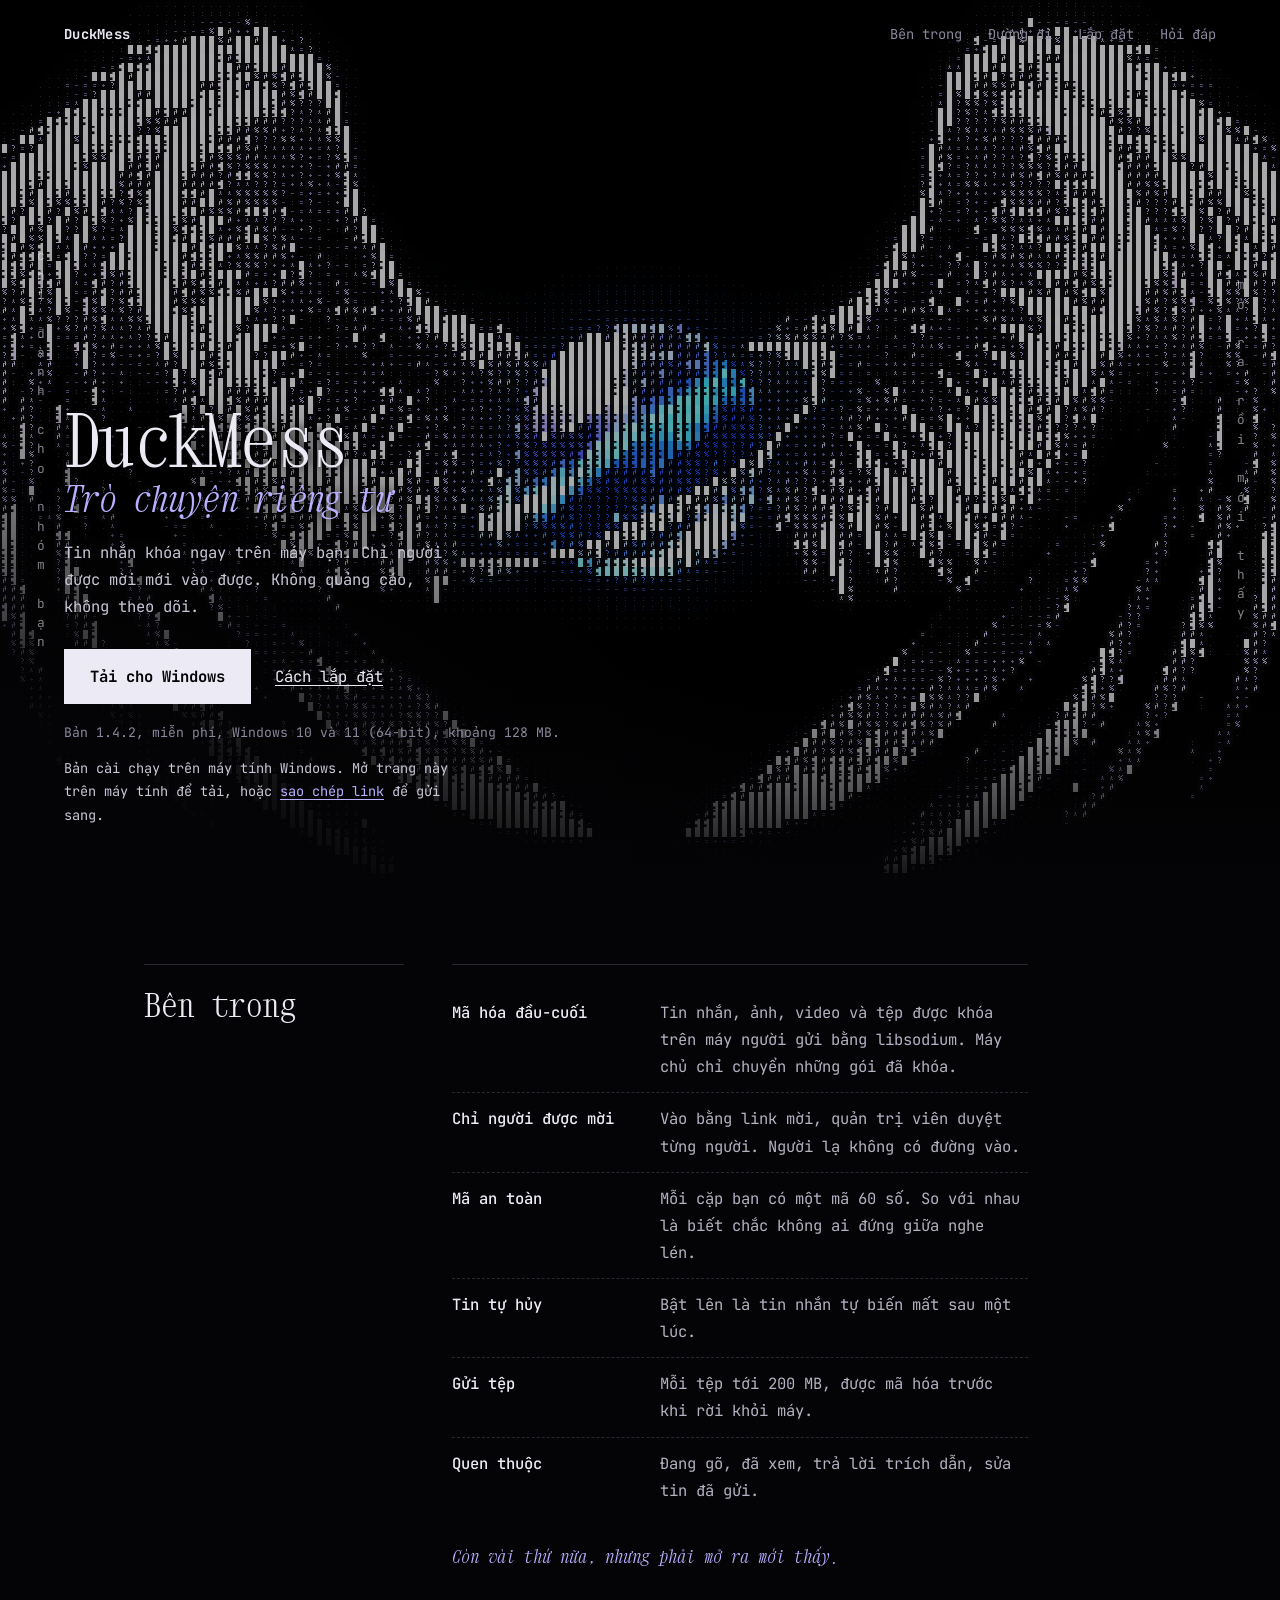
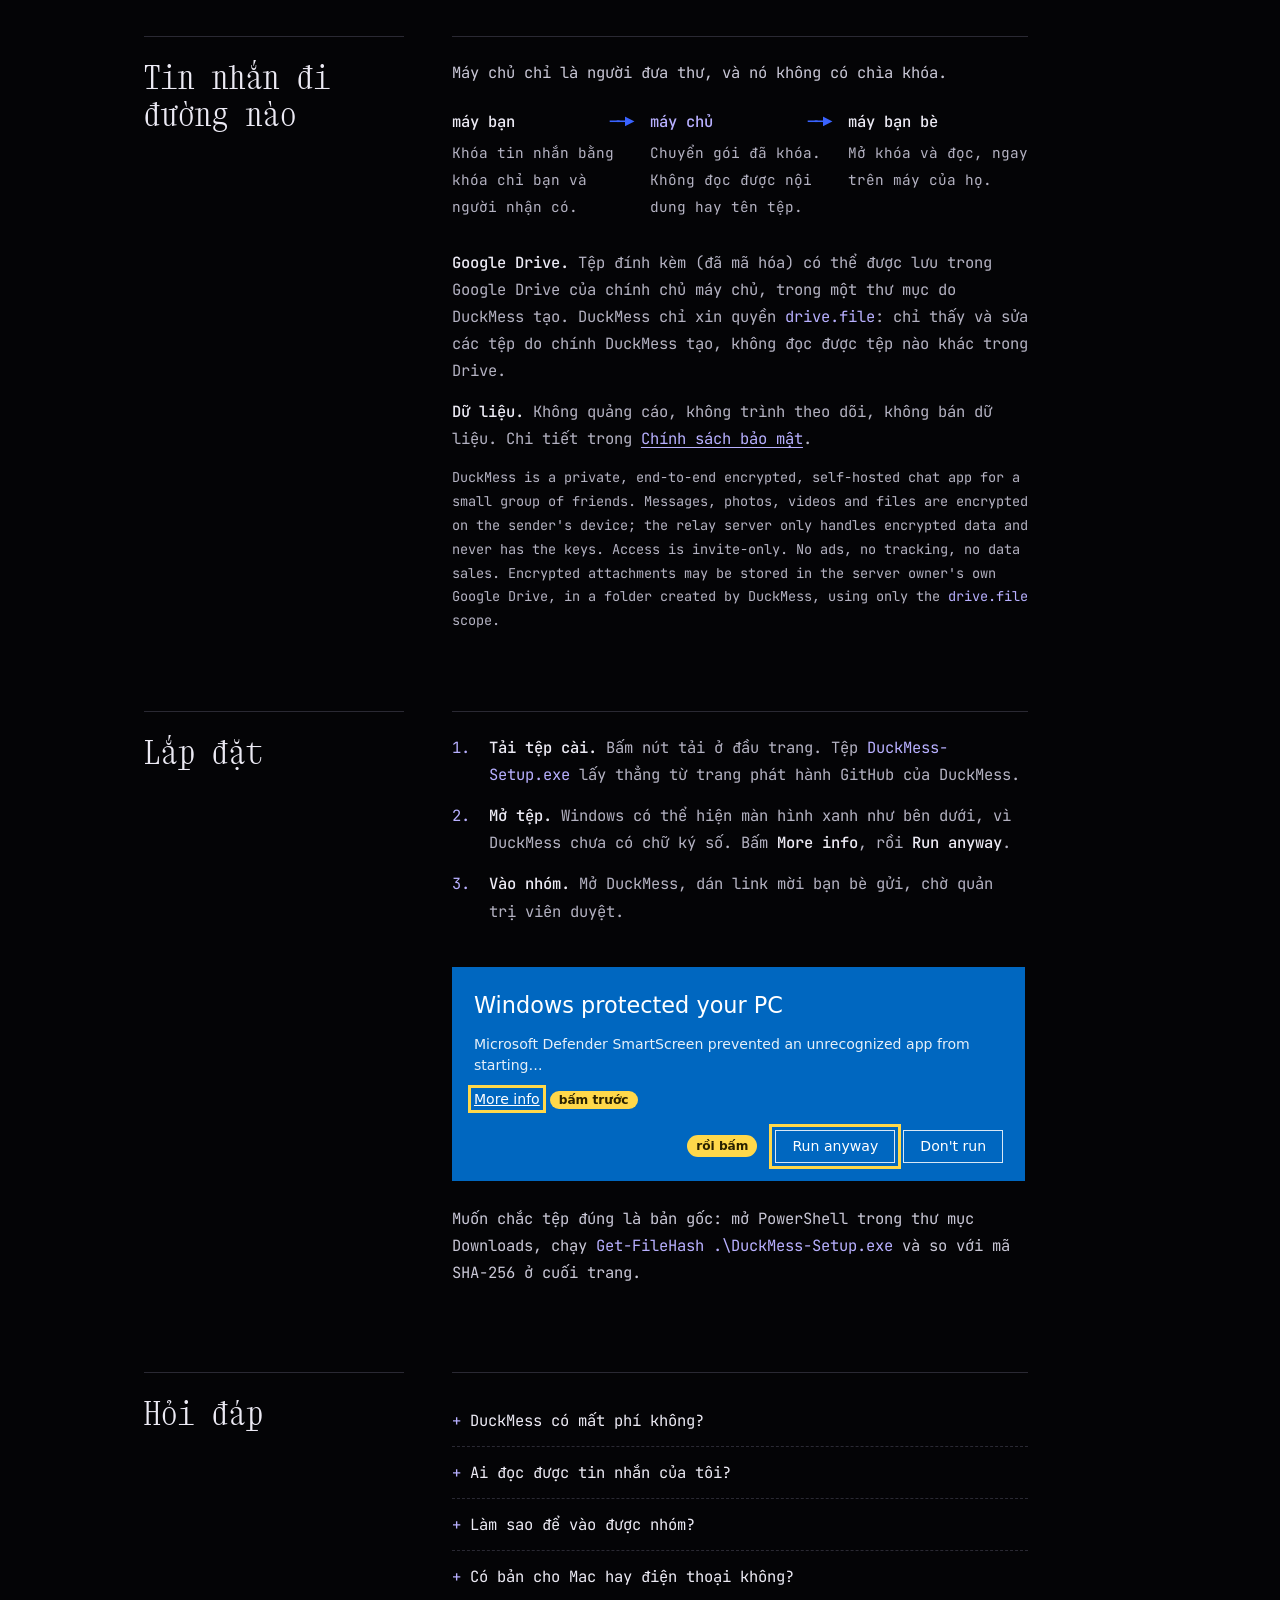
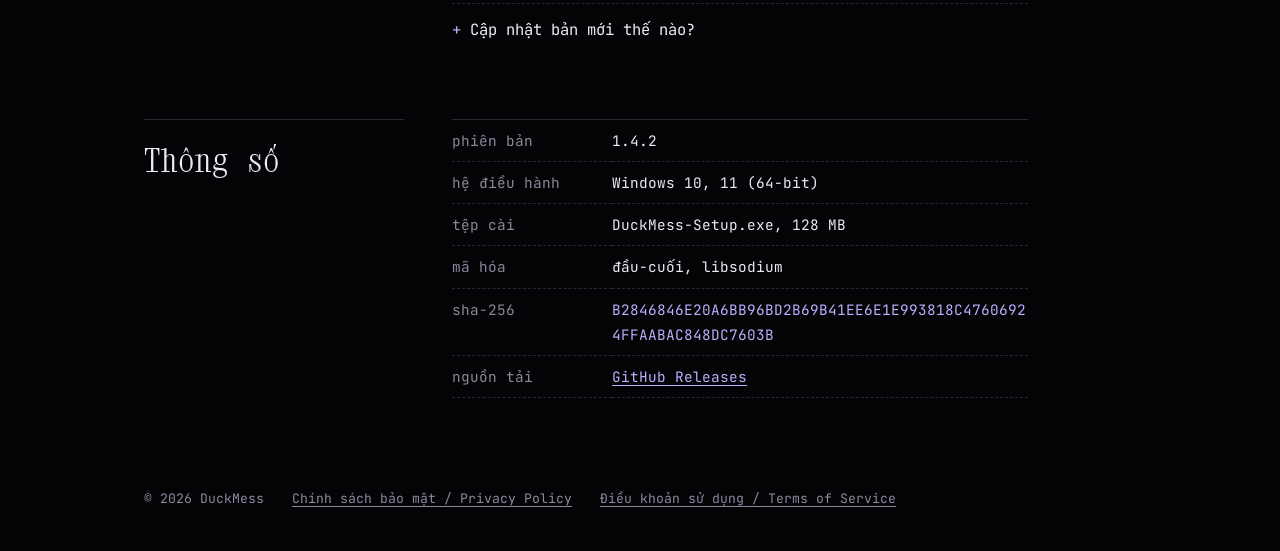
==== index.html @ 0376db63 "Sửa lỗi ASCII phóng to rồi đen màn hình: đo khung bọc thay vì canvas, gắn số phiên bản cho CSS/JS Kh" ====
<!doctype html>
<html lang="vi">
  <head>
    <meta charset="utf-8" />
    <meta name="viewport" content="width=device-width, initial-scale=1" />
    <title>DuckMess — Trò chuyện riêng tư</title>
    <meta
      name="description"
      content="DuckMess: ứng dụng chat riêng tư, mã hóa đầu-cuối, chỉ người được mời mới vào được. Tải miễn phí cho Windows."
    />
    <meta name="theme-color" content="#040406" />
    <meta
      property="og:title"
      content="DuckMess — Trò chuyện riêng tư"
    />
    <meta
      property="og:description"
      content="Mã hóa đầu-cuối, chỉ người được mời, không quảng cáo. Tải miễn phí cho Windows."
    />
    <meta
      property="og:image"
      content="https://duckmess.thienphuc.tech/assets/og.jpg"
    />
    <meta property="og:url" content="https://duckmess.thienphuc.tech/" />
    <meta name="twitter:card" content="summary_large_image" />
    <link rel="icon" href="favicon.png" />
    <link rel="apple-touch-icon" href="apple-touch-icon.png" />
    <link rel="preconnect" href="https://fonts.googleapis.com" />
    <link rel="preconnect" href="https://fonts.gstatic.com" crossorigin />
    <link
      rel="stylesheet"
      href="https://fonts.googleapis.com/css2?family=JetBrains+Mono:wght@400;500;700&family=Xanh+Mono:ital@0;1&display=swap"
    />
    <link rel="preload" as="image" href="assets/canh.webp" />
    <link rel="stylesheet" href="home.css?v=6" />
  </head>
  <body>
    <section class="hero">
      <div class="ascii" aria-hidden="true"><canvas></canvas></div>

      <header class="top">
        <a class="brand" href="./">DuckMess</a>
        <nav aria-label="Mục lục">
          <a href="#ben-trong">Bên trong</a>
          <a href="#duong-di">Đường đi</a>
          <a href="#lap-dat">Lắp đặt</a>
          <a href="#hoi-dap">Hỏi đáp</a>
        </nav>
      </header>

      <p class="side side-l" aria-hidden="true">chỉ dành cho nhóm bạn</p>
      <p class="side side-r" aria-hidden="true">mở ra rồi mới thấy</p>

      <div class="hero-copy">
        <h1>DuckMess<span>Trò chuyện riêng tư</span></h1>
        <p class="lead">
          Tin nhắn khóa ngay trên máy bạn. Chỉ người được mời mới vào được.
          Không quảng cáo, không theo dõi.
        </p>
        <div class="actions">
          <a
            class="dl"
            href="https://github.com/ThienPhuc-2005/duckmess-trang/releases/latest/download/DuckMess-Setup.exe"
          >
            Tải cho Windows
          </a>
          <a class="quiet" href="#lap-dat">Cách lắp đặt</a>
        </div>
        <p class="fine">
          Bản 1.4.2, miễn phí, Windows 10 và 11 (64-bit), khoảng 128 MB.
        </p>
        <p class="not-windows" id="notWindows" hidden>
          Bản cài chạy trên máy tính Windows. Mở trang này trên máy tính để tải,
          hoặc
          <button type="button" id="copyLink">sao chép link</button> để gửi
          sang.
        </p>
      </div>
    </section>

    <main>
      <section class="block" id="ben-trong">
        <h2>Bên trong</h2>
        <dl class="spec">
          <div>
            <dt>Mã hóa đầu-cuối</dt>
            <dd>
              Tin nhắn, ảnh, video và tệp được khóa trên máy người gửi bằng
              libsodium. Máy chủ chỉ chuyển những gói đã khóa.
            </dd>
          </div>
          <div>
            <dt>Chỉ người được mời</dt>
            <dd>
              Vào bằng link mời, quản trị viên duyệt từng người. Người lạ không
              có đường vào.
            </dd>
          </div>
          <div>
            <dt>Mã an toàn</dt>
            <dd>
              Mỗi cặp bạn có một mã 60 số. So với nhau là biết chắc không ai
              đứng giữa nghe lén.
            </dd>
          </div>
          <div>
            <dt>Tin tự hủy</dt>
            <dd>Bật lên là tin nhắn tự biến mất sau một lúc.</dd>
          </div>
          <div>
            <dt>Gửi tệp</dt>
            <dd>Mỗi tệp tới 200 MB, được mã hóa trước khi rời khỏi máy.</dd>
          </div>
          <div>
            <dt>Quen thuộc</dt>
            <dd>Đang gõ, đã xem, trả lời trích dẫn, sửa tin đã gửi.</dd>
          </div>
        </dl>
        <p class="aside">Còn vài thứ nữa, nhưng phải mở ra mới thấy.</p>
      </section>

      <section class="block" id="duong-di">
        <h2>Tin nhắn đi đường nào</h2>
        <p class="intro">
          Máy chủ chỉ là người đưa thư, và nó không có chìa khóa.
        </p>
        <ol class="route">
          <li>
            <b>máy bạn</b
            ><span>Khóa tin nhắn bằng khóa chỉ bạn và người nhận có.</span>
          </li>
          <li>
            <b>máy chủ</b
            ><span
              >Chuyển gói đã khóa. Không đọc được nội dung hay tên tệp.</span
            >
          </li>
          <li>
            <b>máy bạn bè</b><span>Mở khóa và đọc, ngay trên máy của họ.</span>
          </li>
        </ol>
        <div class="notes">
          <p>
            <b>Google Drive.</b> Tệp đính kèm (đã mã hóa) có thể được lưu trong
            Google Drive của chính chủ máy chủ, trong một thư mục do DuckMess
            tạo. DuckMess chỉ xin quyền <code>drive.file</code>: chỉ thấy và sửa
            các tệp do chính DuckMess tạo, không đọc được tệp nào khác trong
            Drive.
          </p>
          <p>
            <b>Dữ liệu.</b> Không quảng cáo, không trình theo dõi, không bán dữ
            liệu. Chi tiết trong <a href="privacy.html">Chính sách bảo mật</a>.
          </p>
          <p lang="en" class="en">
            DuckMess is a private, end-to-end encrypted, self-hosted chat app
            for a small group of friends. Messages, photos, videos and files are
            encrypted on the sender's device; the relay server only handles
            encrypted data and never has the keys. Access is invite-only. No
            ads, no tracking, no data sales. Encrypted attachments may be stored
            in the server owner's own Google Drive, in a folder created by
            DuckMess, using only the
            <code>drive.file</code> scope.
          </p>
        </div>
      </section>

      <section class="block" id="lap-dat">
        <h2>Lắp đặt</h2>
        <ol class="steps">
          <li>
            <b>Tải tệp cài.</b> Bấm nút tải ở đầu trang. Tệp
            <code>DuckMess-Setup.exe</code> lấy thẳng từ trang phát hành GitHub
            của DuckMess.
          </li>
          <li>
            <b>Mở tệp.</b> Windows có thể hiện màn hình xanh như bên dưới, vì
            DuckMess chưa có chữ ký số. Bấm <b>More info</b>, rồi
            <b>Run anyway</b>.
          </li>
          <li>
            <b>Vào nhóm.</b> Mở DuckMess, dán link mời bạn bè gửi, chờ quản trị
            viên duyệt.
          </li>
        </ol>
        <div
          class="smartscreen"
          role="img"
          aria-label="Màn hình Windows protected your PC: bấm More info, sau đó bấm Run anyway"
        >
          <p class="ss-title">Windows protected your PC</p>
          <p class="ss-body">
            Microsoft Defender SmartScreen prevented an unrecognized app from
            starting…
          </p>
          <p>
            <span class="press">More info</span
            ><span class="tip">bấm trước</span>
          </p>
          <p class="ss-buttons">
            <span class="tip">rồi bấm</span
            ><span class="press btn">Run anyway</span
            ><span class="btn">Don't run</span>
          </p>
        </div>
        <p class="intro">
          Muốn chắc tệp đúng là bản gốc: mở PowerShell trong thư mục Downloads,
          chạy
          <code>Get-FileHash .\DuckMess-Setup.exe</code> và so với mã SHA-256 ở
          cuối trang.
        </p>
      </section>

      <section class="block" id="hoi-dap">
        <h2>Hỏi đáp</h2>
        <div class="faq">
          <details>
            <summary>DuckMess có mất phí không?</summary>
            <p>Không. Miễn phí, không quảng cáo, không gói trả phí.</p>
          </details>
          <details>
            <summary>Ai đọc được tin nhắn của tôi?</summary>
            <p>
              Chỉ những người trong cuộc trò chuyện. Máy chủ chuyển tiếp chỉ giữ
              dữ liệu đã mã hóa và không có khóa để mở.
            </p>
          </details>
          <details>
            <summary>Làm sao để vào được nhóm?</summary>
            <p>
              Bạn cần link mời từ một người đang dùng DuckMess. Dán link vào
              app, quản trị viên của nhóm sẽ duyệt.
            </p>
          </details>
          <details>
            <summary>Có bản cho Mac hay điện thoại không?</summary>
            <p>Hiện DuckMess có bản cài cho Windows 10 và 11 (64-bit).</p>
          </details>
          <details>
            <summary>Cập nhật bản mới thế nào?</summary>
            <p>
              Quay lại trang này, tải bản mới và cài đè lên. Các bản trước nằm ở
              <a
                href="https://github.com/ThienPhuc-2005/duckmess-trang/releases"
                >trang phát hành</a
              >.
            </p>
          </details>
        </div>
      </section>

      <section class="block" id="thong-so">
        <h2>Thông số</h2>
        <table class="readout">
          <tr>
            <th>phiên bản</th>
            <td>1.4.2</td>
          </tr>
          <tr>
            <th>hệ điều hành</th>
            <td>Windows 10, 11 (64-bit)</td>
          </tr>
          <tr>
            <th>tệp cài</th>
            <td>DuckMess-Setup.exe, 128 MB</td>
          </tr>
          <tr>
            <th>mã hóa</th>
            <td>đầu-cuối, libsodium</td>
          </tr>
          <tr>
            <th>sha-256</th>
            <td class="hash">
              B2846846E20A6BB96BD2B69B41EE6E1E993818C47606924FFAABAC848DC7603B
            </td>
          </tr>
          <tr>
            <th>nguồn tải</th>
            <td>
              <a
                href="https://github.com/ThienPhuc-2005/duckmess-trang/releases"
                >GitHub Releases</a
              >
            </td>
          </tr>
        </table>
      </section>
    </main>

    <footer class="foot">
      <span>© 2026 DuckMess</span>
      <a href="privacy.html">Chính sách bảo mật / Privacy Policy</a>
      <a href="terms.html">Điều khoản sử dụng / Terms of Service</a>
    </footer>

    <script src="ascii.js?v=6" defer></script>
    <script src="home.js?v=6" defer></script>
  </body>
</html>
---- home.css ----
/* Trang chủ DuckMess: đôi cánh ASCII ở đầu trang (ascii.js), phần dưới là một cột chữ yên tĩnh trên nền đen.
   Tiêu đề Xanh Mono, chữ thường JetBrains Mono. Lệch màu xanh lơ/hồng chỉ xuất hiện chỗ người xem tác động. */
:root {
  --void: #040406;
  --bone: #eceaf4;
  --lilac: #b8b0ff;
  --cobalt: #3a63ff;
  --dim: #8a889c;
  --rule: #2a2933;
  --gutter: clamp(16px, 5vw, 72px);
  color-scheme: dark;
}

* {
  box-sizing: border-box;
}
html {
  scroll-behavior: smooth;
}
body {
  margin: 0;
  background: var(--void);
  color: var(--bone);
  font:
    15.5px/1.75 "JetBrains Mono",
    ui-monospace,
    Consolas,
    monospace;
  -webkit-font-smoothing: antialiased;
  overflow-x: hidden;
}
a {
  color: var(--lilac);
  text-underline-offset: 3px;
}
a:focus-visible,
button:focus-visible,
summary:focus-visible {
  outline: 1px solid var(--lilac);
  outline-offset: 4px;
}
code {
  font: inherit;
  color: var(--lilac);
}
h1,
h2 {
  margin: 0;
  font-family: "Xanh Mono", "JetBrains Mono", monospace;
  font-weight: 400;
  text-wrap: balance;
}

/* ---------- Đầu trang: cánh ASCII phủ kín ---------- */
.hero {
  position: relative;
  min-height: 100vh;
  min-height: 100svh;
  overflow: hidden;
  isolation: isolate;
  /* chưa vẽ được ASCII (không WebGL2 / đang tải) thì thấy ảnh mờ */
  background: url("assets/canh.webp") center / cover var(--void);
}
.hero::before {
  content: "";
  position: absolute;
  inset: 0;
  z-index: -1;
  background: rgba(4, 4, 6, 0.55);
}
.hero.is-ascii {
  background: var(--void);
}
.ascii {
  position: absolute;
  inset: 0;
  z-index: -2;
  width: 100%;
  height: 100%;
}
.ascii canvas {
  display: block;
  width: 100%;
  height: 100%;
}
.hero::after {
  /* góc dưới trái tối lại để tiêu đề đọc rõ trên ký tự */
  content: "";
  position: absolute;
  inset: 0;
  z-index: -1;
  pointer-events: none;
  background:
    radial-gradient(
      85% 75% at 0% 100%,
      rgba(4, 4, 6, 0.94) 25%,
      rgba(4, 4, 6, 0) 75%
    ),
    linear-gradient(180deg, rgba(4, 4, 6, 0) 75%, var(--void));
}
.hero.is-ascii::before {
  display: none;
}

.top {
  position: absolute;
  inset: 0 0 auto;
  display: flex;
  justify-content: space-between;
  align-items: baseline;
  padding: 22px var(--gutter);
  font-size: 0.86rem;
}
.brand {
  color: var(--bone);
  text-decoration: none;
  font-weight: 700;
  letter-spacing: 0.02em;
}
.top nav {
  display: flex;
  gap: 26px;
}
.top nav a {
  color: var(--dim);
  text-decoration: none;
}
.top nav a:hover {
  color: var(--bone);
}

/* chữ dọc xếp chồng ở hai mép, như dải chữ trong ảnh mẫu */
.side {
  position: absolute;
  top: 50%;
  margin: 0;
  writing-mode: vertical-rl;
  text-orientation: upright;
  letter-spacing: 0.18em;
  font-size: 0.8rem;
  color: rgba(236, 234, 244, 0.55);
  transform: translateY(-50%);
  pointer-events: none;
}
.side-l {
  left: calc(var(--gutter) * 0.45);
}
.side-r {
  right: calc(var(--gutter) * 0.45);
}

.hero-copy {
  position: absolute;
  left: var(--gutter);
  right: var(--gutter);
  bottom: clamp(36px, 8vh, 80px);
  max-width: 1000px;
}
.hero h1 {
  font-size: clamp(2.5rem, 5.6vw, 5rem);
  line-height: 1;
  letter-spacing: -0.01em;
  text-shadow:
    0 0 28px var(--void),
    0 0 8px var(--void);
}
.hero h1 span {
  display: block;
  margin-top: 0.12em;
  font-style: italic;
  font-size: 0.5em;
  color: var(--lilac);
}
.lead {
  max-width: 44ch;
  margin: 22px 0 28px;
  color: #c9c7d6;
}
.actions {
  display: flex;
  flex-wrap: wrap;
  align-items: center;
  gap: 24px;
}
.dl {
  padding: 14px 26px;
  background: var(--bone);
  color: var(--void);
  text-decoration: none;
  font-weight: 700;
  transition:
    background 0.15s,
    text-shadow 0.15s;
}
.dl:hover {
  background: #fff;
  text-shadow:
    -2px 0 rgba(68, 240, 255, 0.85),
    2px 0 rgba(255, 79, 216, 0.85);
}
.dl:active {
  transform: translateY(1px);
}
.quiet {
  color: var(--bone);
}
.fine {
  margin: 18px 0 0;
  color: var(--dim);
  font-size: 0.82rem;
}
.not-windows {
  margin: 12px 0 0;
  max-width: 48ch;
  color: #c9c7d6;
  font-size: 0.85rem;
}
.not-windows button {
  padding: 0;
  border: 0;
  background: none;
  color: var(--lilac);
  font: inherit;
  text-decoration: underline;
  text-underline-offset: 3px;
  cursor: pointer;
}

/* ---------- Phần dưới: một cột chữ ---------- */
.block {
  display: grid;
  grid-template-columns: minmax(170px, 0.38fr) minmax(0, 1fr);
  column-gap: 48px;
  max-width: 1120px;
  margin: 0 auto;
  padding: 64px var(--gutter) 0;
}
.block > h2 {
  grid-row: 1 / span 6;
  padding-top: 22px;
  font-size: clamp(1.7rem, 2.6vw, 2.3rem);
  line-height: 1.1;
  border-top: 1px solid var(--rule);
}
.block > :not(h2) {
  grid-column: 2;
  max-width: 64ch;
}
.block > :nth-child(2) {
  padding-top: 22px;
  border-top: 1px solid var(--rule);
}
.intro {
  margin: 0 0 22px;
  color: #c9c7d6;
}
.spec {
  margin: 0;
}
.spec > div {
  display: grid;
  grid-template-columns: 12rem 1fr;
  gap: 16px;
  padding: 12px 0;
}
.spec > div + div {
  border-top: 1px dashed var(--rule);
}
.spec dt {
  color: var(--bone);
  font-weight: 500;
}
.spec dd {
  margin: 0;
  color: #b4b2c2;
}
.aside {
  margin: 24px 0 0;
  font-family: "Xanh Mono", monospace;
  font-style: italic;
  font-size: 1.15rem;
  color: var(--lilac);
}

.route {
  display: grid;
  grid-template-columns: repeat(3, 1fr);
  gap: 18px;
  margin: 0 0 28px;
  padding: 0;
  list-style: none;
}
.route li {
  position: relative;
}
.route li + li::before {
  /* mũi tên nối hai trạm */
  content: "──▶";
  position: absolute;
  left: -2.6em;
  top: 0;
  color: var(--cobalt);
  letter-spacing: -0.1em;
}
.route b {
  display: block;
  margin-bottom: 4px;
  font-weight: 500;
}
.route li:nth-child(2) b {
  color: var(--lilac);
}
.route span {
  color: #b4b2c2;
  font-size: 0.9rem;
}
.notes p {
  margin: 0 0 14px;
  color: #b4b2c2;
}
.notes b {
  color: var(--bone);
  font-weight: 500;
}
.en {
  color: var(--dim);
  font-size: 0.85rem;
}

.steps {
  margin: 0 0 28px;
  padding: 0;
  list-style: none;
  counter-reset: buoc;
}
.steps li {
  position: relative;
  padding: 0 0 14px 2.4em;
  color: #b4b2c2;
  counter-increment: buoc;
}
.steps li::before {
  content: counter(buoc) ".";
  position: absolute;
  left: 0;
  color: var(--lilac);
}
.steps b {
  color: var(--bone);
  font-weight: 500;
}
.smartscreen {
  max-width: 500px;
  margin: 0 0 24px;
  padding: 22px 22px 18px;
  background: #0067c0;
  color: #fff;
  font:
    0.88rem/1.5 "Segoe UI",
    system-ui,
    sans-serif;
}
.smartscreen p {
  margin: 0 0 12px;
}
.ss-title {
  font-size: 1.4rem;
  font-weight: 300;
}
.ss-body {
  opacity: 0.9;
}
.ss-buttons {
  display: flex;
  justify-content: flex-end;
  align-items: center;
  gap: 8px;
  margin: 20px 0 0 !important;
}
.btn {
  padding: 5px 16px;
  border: 1px solid rgba(255, 255, 255, 0.85);
}
.press {
  outline: 3px solid #ffd84a;
  outline-offset: 3px;
  text-decoration: underline;
}
.btn.press {
  text-decoration: none;
}
.tip {
  margin: 0 10px;
  padding: 2px 9px;
  border-radius: 999px;
  background: #ffd84a;
  color: #2a2100;
  font-weight: 600;
  font-size: 0.76rem;
}

.faq details + details {
  border-top: 1px dashed var(--rule);
}
.faq summary {
  padding: 12px 0;
  cursor: pointer;
  list-style: none;
}
.faq summary::-webkit-details-marker {
  display: none;
}
.faq summary::before {
  content: "+ ";
  color: var(--lilac);
}
.faq details[open] summary::before {
  content: "− ";
}
.faq details p {
  margin: 0 0 16px 1.2em;
  color: #b4b2c2;
}

.readout {
  width: 100%;
  border-collapse: collapse;
  font-size: 0.9rem;
}
.readout th,
.readout td {
  padding: 8px 0;
  text-align: left;
  vertical-align: top;
  border-bottom: 1px dashed var(--rule);
}
.readout th {
  width: 10rem;
  color: var(--dim);
  font-weight: 400;
}
.readout .hash {
  word-break: break-all;
  color: var(--lilac);
}

.foot {
  display: flex;
  flex-wrap: wrap;
  gap: 8px 28px;
  max-width: 1120px;
  margin: 0 auto;
  padding: 90px var(--gutter) 40px;
  color: var(--dim);
  font-size: 0.82rem;
}
.foot a {
  color: var(--dim);
}
.foot a:hover {
  color: var(--bone);
}

/* ---------- Màn hình hẹp ---------- */
@media (max-width: 860px) {
  .top nav {
    display: none;
  }
  .side {
    display: none;
  }
  /* điện thoại: ký tự ở nửa trên, nửa dưới tối hẳn cho chữ */
  .ascii {
    top: 6%;
    height: 56%;
  }
  .hero::after {
    background: linear-gradient(
      180deg,
      rgba(4, 4, 6, 0) 38%,
      rgba(4, 4, 6, 0.9) 55%,
      var(--void) 75%
    );
  }
  .block {
    grid-template-columns: 1fr;
    padding-top: 52px;
  }
  .block > h2,
  .block > :not(h2) {
    grid-column: 1;
    grid-row: auto;
  }
  .block > :nth-child(2) {
    border-top: 0;
    padding-top: 12px;
  }
  .route {
    grid-template-columns: 1fr;
  }
  .route li + li::before {
    content: "│";
    left: 0.2em;
    top: -1.6em;
  }
}
@media (max-width: 560px) {
  .spec > div {
    grid-template-columns: 1fr;
    gap: 0;
  }
  .dl {
    flex: 1 1 100%;
    text-align: center;
  }
  .readout th {
    width: 7.5rem;
  }
}
@media (prefers-reduced-motion: reduce) {
  html {
    scroll-behavior: auto;
  }
}
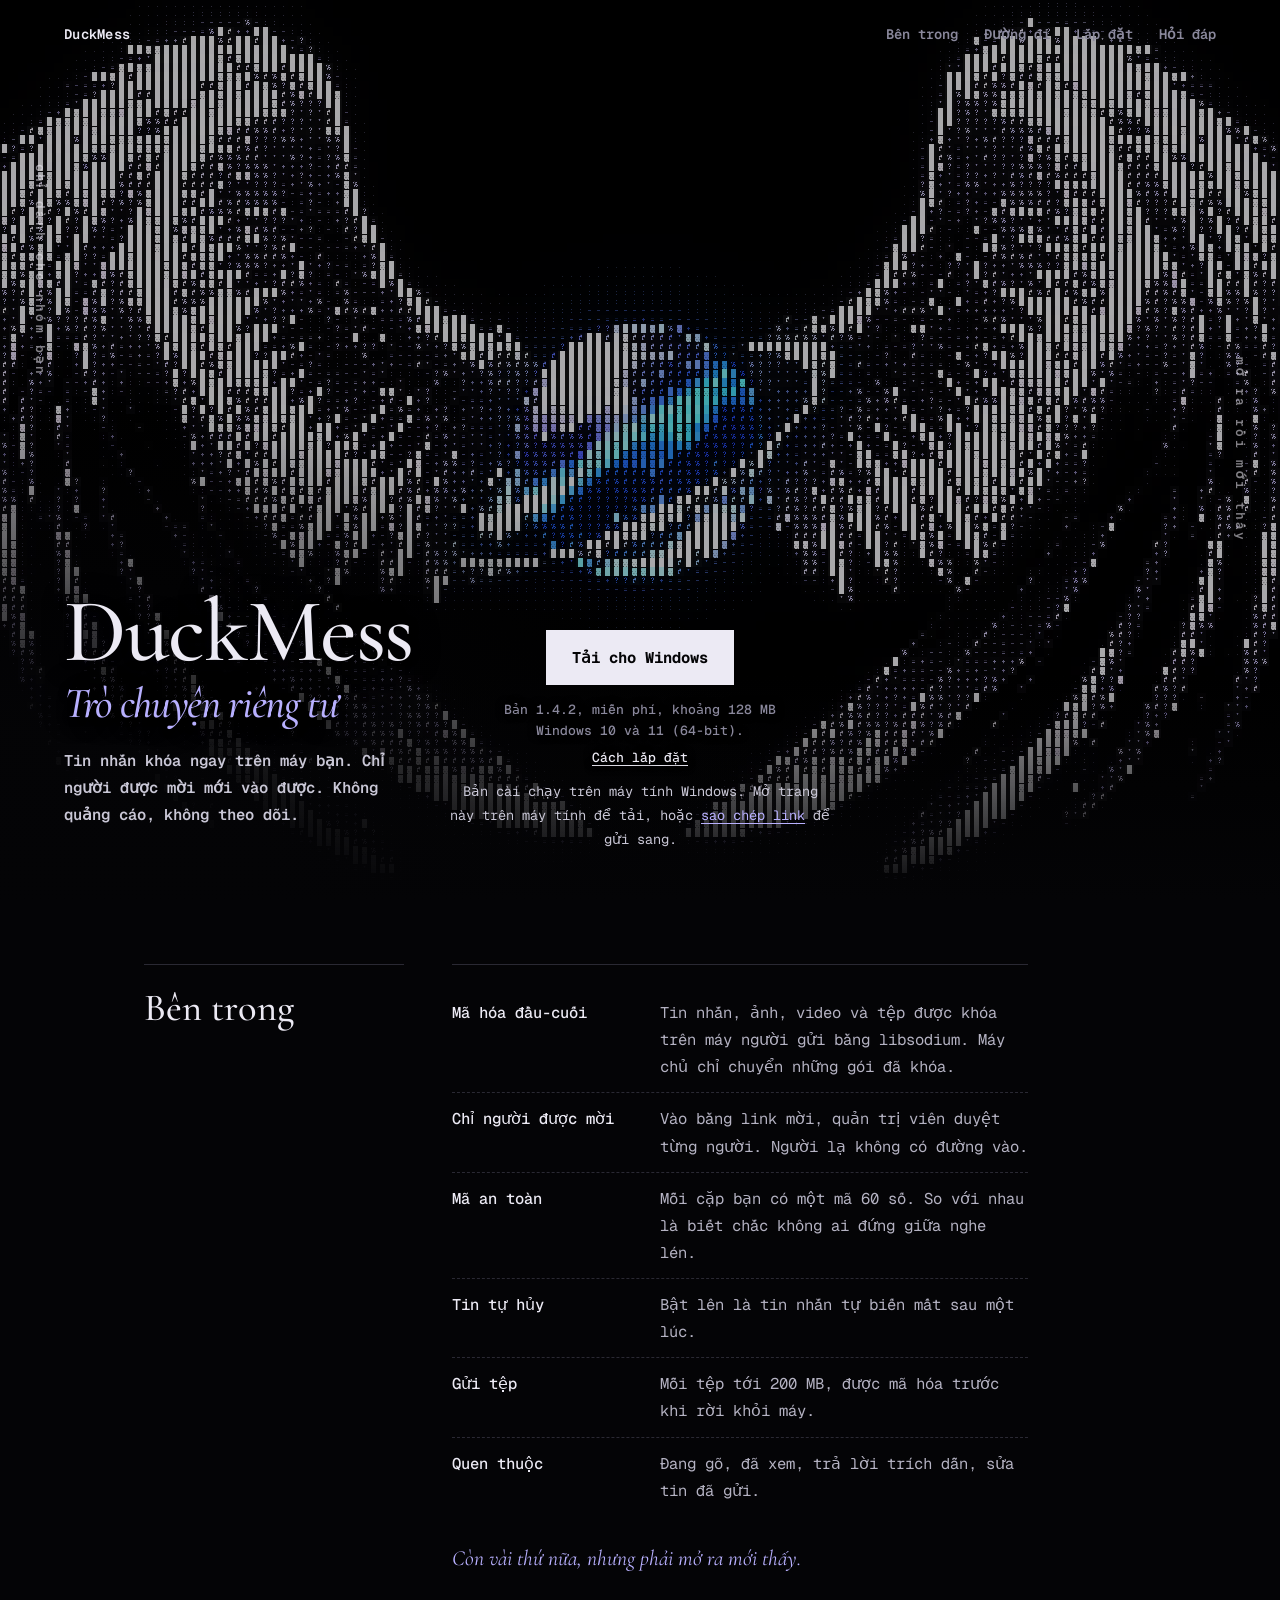
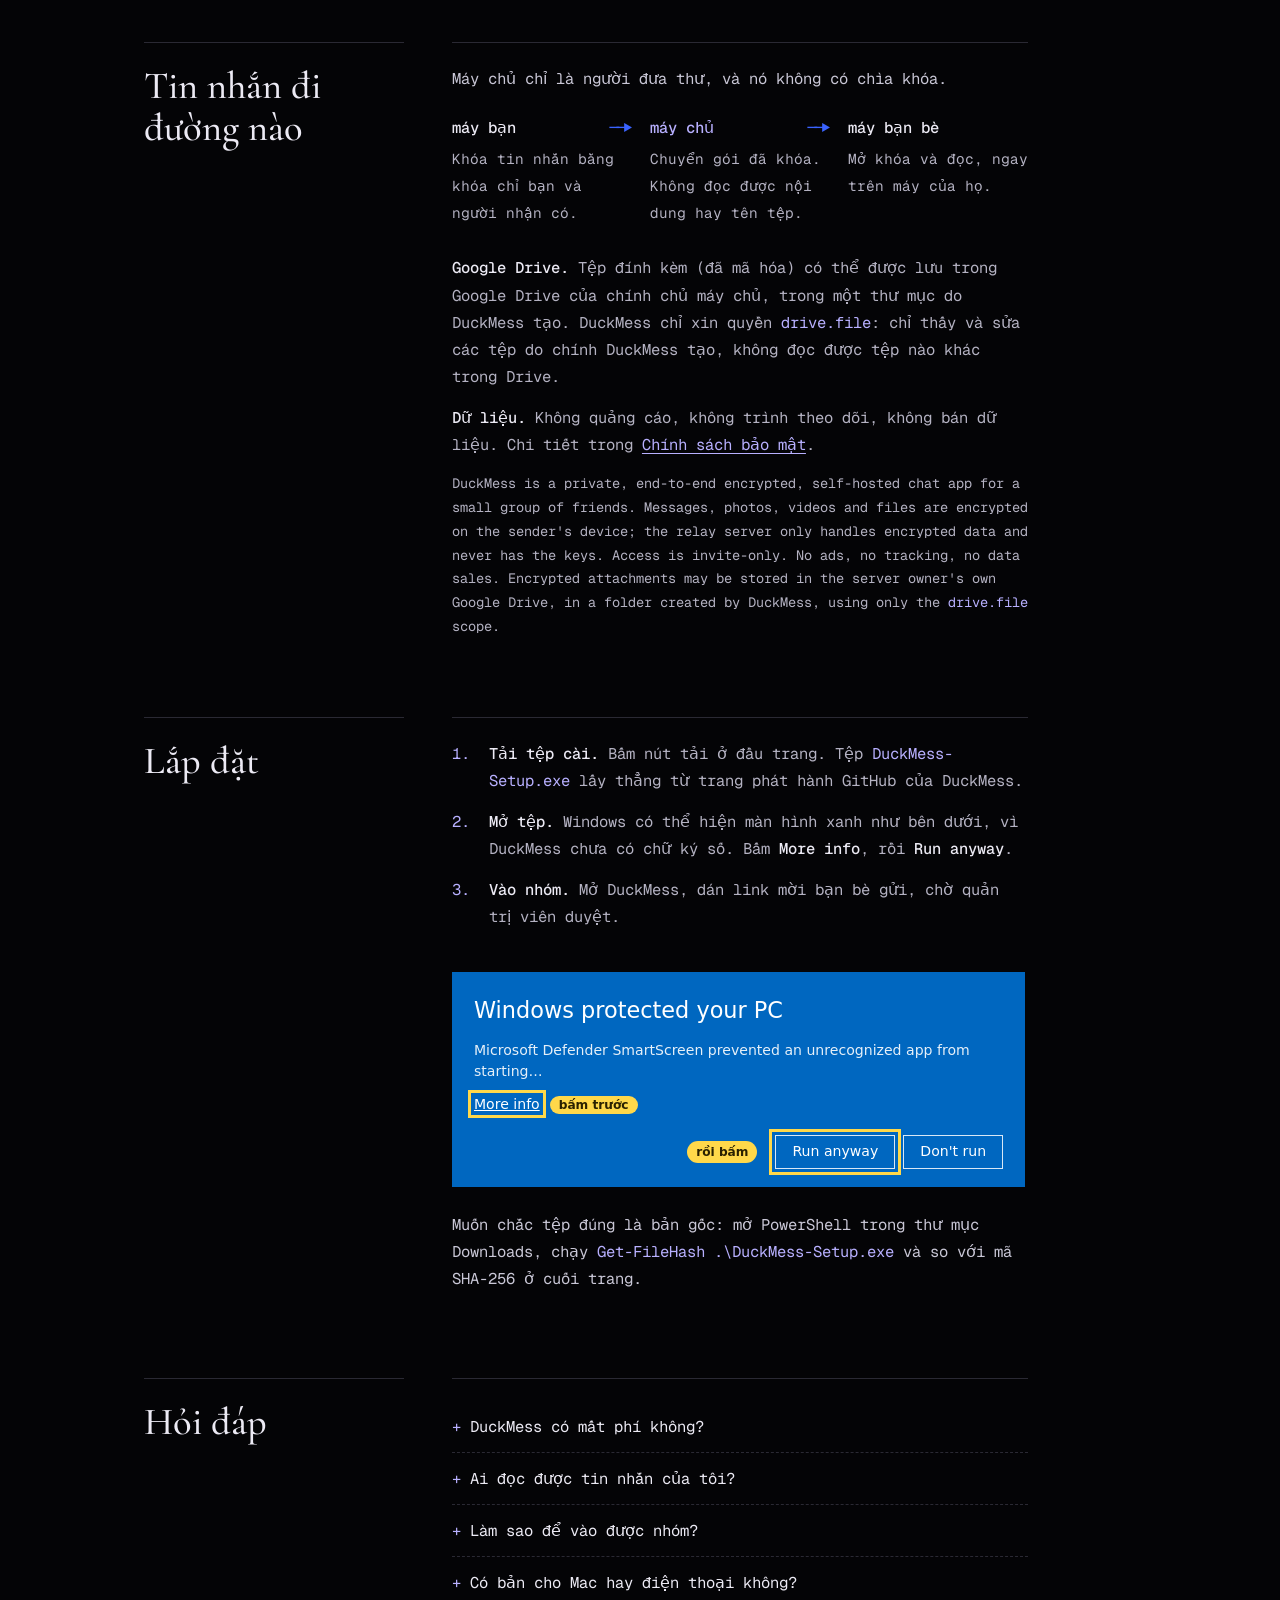
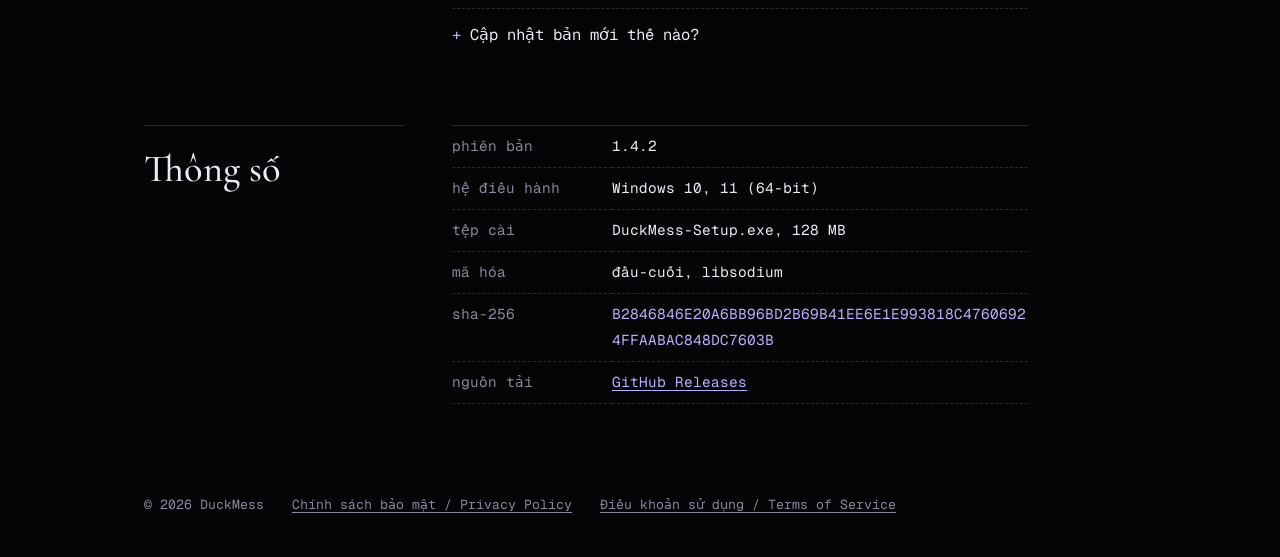
==== commit 818e5330: "Trang chủ: video cánh vỗ mượt cho nền ASCII, font Cormorant Garamond + Geist Mono, nút tải đặt dưới " ====
--- a/index.html
+++ b/index.html
@@ -9,10 +9,7 @@
       content="DuckMess: ứng dụng chat riêng tư, mã hóa đầu-cuối, chỉ người được mời mới vào được. Tải miễn phí cho Windows."
     />
     <meta name="theme-color" content="#040406" />
-    <meta
-      property="og:title"
-      content="DuckMess — Trò chuyện riêng tư"
-    />
+    <meta property="og:title" content="DuckMess — Trò chuyện riêng tư" />
     <meta
       property="og:description"
       content="Mã hóa đầu-cuối, chỉ người được mời, không quảng cáo. Tải miễn phí cho Windows."
@@ -29,10 +26,10 @@
     <link rel="preconnect" href="https://fonts.gstatic.com" crossorigin />
     <link
       rel="stylesheet"
-      href="https://fonts.googleapis.com/css2?family=JetBrains+Mono:wght@400;500;700&family=Xanh+Mono:ital@0;1&display=swap"
+      href="https://fonts.googleapis.com/css2?family=Cormorant+Garamond:ital,wght@0,500;0,600;1,500&family=Geist+Mono:wght@400..700&display=swap"
     />
     <link rel="preload" as="image" href="assets/canh.webp" />
-    <link rel="stylesheet" href="home.css?v=6" />
+    <link rel="stylesheet" href="home.css?v=12" />
   </head>
   <body>
     <section class="hero">
@@ -57,17 +54,20 @@
           Tin nhắn khóa ngay trên máy bạn. Chỉ người được mời mới vào được.
           Không quảng cáo, không theo dõi.
         </p>
-        <div class="actions">
-          <a
-            class="dl"
-            href="https://github.com/ThienPhuc-2005/duckmess-trang/releases/latest/download/DuckMess-Setup.exe"
-          >
-            Tải cho Windows
-          </a>
+      </div>
+
+      <!-- nút tải nằm trong khoảng tối ngay dưới hành tinh, giữa hai đầu cánh -->
+      <div class="hero-cta">
+        <a
+          class="dl"
+          href="https://github.com/ThienPhuc-2005/duckmess-trang/releases/latest/download/DuckMess-Setup.exe"
+        >
+          Tải cho Windows
+        </a>
+        <p class="fine">
+          Bản 1.4.2, miễn phí, khoảng 128 MB<br />
+          Windows 10 và 11 (64-bit).
           <a class="quiet" href="#lap-dat">Cách lắp đặt</a>
-        </div>
-        <p class="fine">
-          Bản 1.4.2, miễn phí, Windows 10 và 11 (64-bit), khoảng 128 MB.
         </p>
         <p class="not-windows" id="notWindows" hidden>
           Bản cài chạy trên máy tính Windows. Mở trang này trên máy tính để tải,
@@ -292,7 +292,7 @@
       <a href="terms.html">Điều khoản sử dụng / Terms of Service</a>
     </footer>
 
-    <script src="ascii.js?v=6" defer></script>
+    <script src="ascii.js?v=10" defer></script>
     <script src="home.js?v=6" defer></script>
   </body>
 </html>
--- a/home.css
+++ b/home.css
@@ -1,5 +1,5 @@
 /* Trang chủ DuckMess: đôi cánh ASCII ở đầu trang (ascii.js), phần dưới là một cột chữ yên tĩnh trên nền đen.
-   Tiêu đề Xanh Mono, chữ thường JetBrains Mono. Lệch màu xanh lơ/hồng chỉ xuất hiện chỗ người xem tác động. */
+   Tiêu đề Cormorant Garamond (nét thanh như lông vũ), chữ thường Geist Mono. Lệch màu xanh lơ/hồng chỉ xuất hiện chỗ người xem tác động. */
 :root {
   --void: #040406;
   --bone: #eceaf4;
@@ -22,7 +22,7 @@
   background: var(--void);
   color: var(--bone);
   font:
-    15.5px/1.75 "JetBrains Mono",
+    15.5px/1.75 "Geist Mono",
     ui-monospace,
     Consolas,
     monospace;
@@ -46,8 +46,8 @@
 h1,
 h2 {
   margin: 0;
-  font-family: "Xanh Mono", "JetBrains Mono", monospace;
-  font-weight: 400;
+  font-family: "Cormorant Garamond", Georgia, serif;
+  font-weight: 500;
   text-wrap: balance;
 }
 
@@ -114,7 +114,7 @@
 .brand {
   color: var(--bone);
   text-decoration: none;
-  font-weight: 700;
+  font-weight: 600;
   letter-spacing: 0.02em;
 }
 .top nav {
@@ -124,25 +124,29 @@
 .top nav a {
   color: var(--dim);
   text-decoration: none;
+  font-weight: 600;
 }
 .top nav a:hover {
   color: var(--bone);
 }
 
-/* chữ dọc xếp chồng ở hai mép, như dải chữ trong ảnh mẫu */
+/* chữ dọc ở hai mép, xoay nằm nghiêng (xếp chồng từng chữ thì quá dài, gãy thành hai cột và đè lên tiêu đề).
+   bên trái đặt cao hơn để nằm trên tiêu đề */
 .side {
   position: absolute;
   top: 50%;
   margin: 0;
   writing-mode: vertical-rl;
-  text-orientation: upright;
+  white-space: nowrap;
   letter-spacing: 0.18em;
   font-size: 0.8rem;
+  font-weight: 600;
   color: rgba(236, 234, 244, 0.55);
   transform: translateY(-50%);
   pointer-events: none;
 }
 .side-l {
+  top: 30%;
   left: calc(var(--gutter) * 0.45);
 }
 .side-r {
@@ -157,9 +161,9 @@
   max-width: 1000px;
 }
 .hero h1 {
-  font-size: clamp(2.5rem, 5.6vw, 5rem);
+  font-size: clamp(3rem, 7vw, 6.4rem);
   line-height: 1;
-  letter-spacing: -0.01em;
+  letter-spacing: -0.015em;
   text-shadow:
     0 0 28px var(--void),
     0 0 8px var(--void);
@@ -168,21 +172,38 @@
   display: block;
   margin-top: 0.12em;
   font-style: italic;
-  font-size: 0.5em;
+  font-size: 0.48em;
   color: var(--lilac);
 }
 .lead {
-  max-width: 44ch;
-  margin: 22px 0 28px;
+  max-width: 38ch;
+  margin: 22px 0 0;
   color: #c9c7d6;
-}
-.actions {
-  display: flex;
-  flex-wrap: wrap;
-  align-items: center;
-  gap: 24px;
+  font-weight: 600;
+}
+
+/* nút tải: giữa màn hình, ngay dưới hành tinh, trong khoảng tối giữa hai đầu cánh.
+   Ảnh cánh phủ kín kiểu cover nên chiều cao ảnh = max(chiều cao khung, rộng / 1.79);
+   mép trên khoảng tối nằm ở 70% chiều cao ảnh, tức lệch 20% so với giữa khung. */
+.hero-cta {
+  position: absolute;
+  left: 50%;
+  top: calc(50% + 0.2 * max(100%, 55.9vw));
+  width: max-content;
+  transform: translateX(-50%);
+  text-align: center;
+}
+.hero-cta .fine {
+  text-shadow:
+    0 0 8px var(--void),
+    0 0 3px var(--void);
+}
+.hero-cta .quiet {
+  display: block;
+  margin-top: 6px;
 }
 .dl {
+  display: inline-block;
   padding: 14px 26px;
   background: var(--bone);
   color: var(--void);
@@ -205,9 +226,11 @@
   color: var(--bone);
 }
 .fine {
-  margin: 18px 0 0;
+  margin: 14px 0 0;
+  line-height: 1.6;
   color: var(--dim);
   font-size: 0.82rem;
+  font-weight: 500;
 }
 .not-windows {
   margin: 12px 0 0;
@@ -238,7 +261,7 @@
 .block > h2 {
   grid-row: 1 / span 6;
   padding-top: 22px;
-  font-size: clamp(1.7rem, 2.6vw, 2.3rem);
+  font-size: clamp(2rem, 3vw, 2.7rem);
   line-height: 1.1;
   border-top: 1px solid var(--rule);
 }
@@ -276,9 +299,9 @@
 }
 .aside {
   margin: 24px 0 0;
-  font-family: "Xanh Mono", monospace;
+  font-family: "Cormorant Garamond", Georgia, serif;
   font-style: italic;
-  font-size: 1.15rem;
+  font-size: 1.35rem;
   color: var(--lilac);
 }
 
@@ -462,6 +485,26 @@
 }
 
 /* ---------- Màn hình hẹp ---------- */
+/* hẹp hơn 1200px thì khoảng tối dưới hành tinh không đủ chỗ cho nút mà không đụng khối tiêu đề:
+   xếp tiêu đề, mô tả, nút thành một cột ở góc dưới trái */
+@media (max-width: 1200px) {
+  .hero {
+    display: flex;
+    flex-direction: column;
+    justify-content: flex-end;
+    padding: 0 var(--gutter) clamp(36px, 8vh, 80px);
+  }
+  .hero-copy,
+  .hero-cta {
+    position: static;
+    transform: none;
+    text-align: left;
+  }
+  .hero-cta {
+    width: auto;
+    margin-top: 28px;
+  }
+}
 @media (max-width: 860px) {
   .top nav {
     display: none;
@@ -510,7 +553,7 @@
     gap: 0;
   }
   .dl {
-    flex: 1 1 100%;
+    display: block;
     text-align: center;
   }
   .readout th {
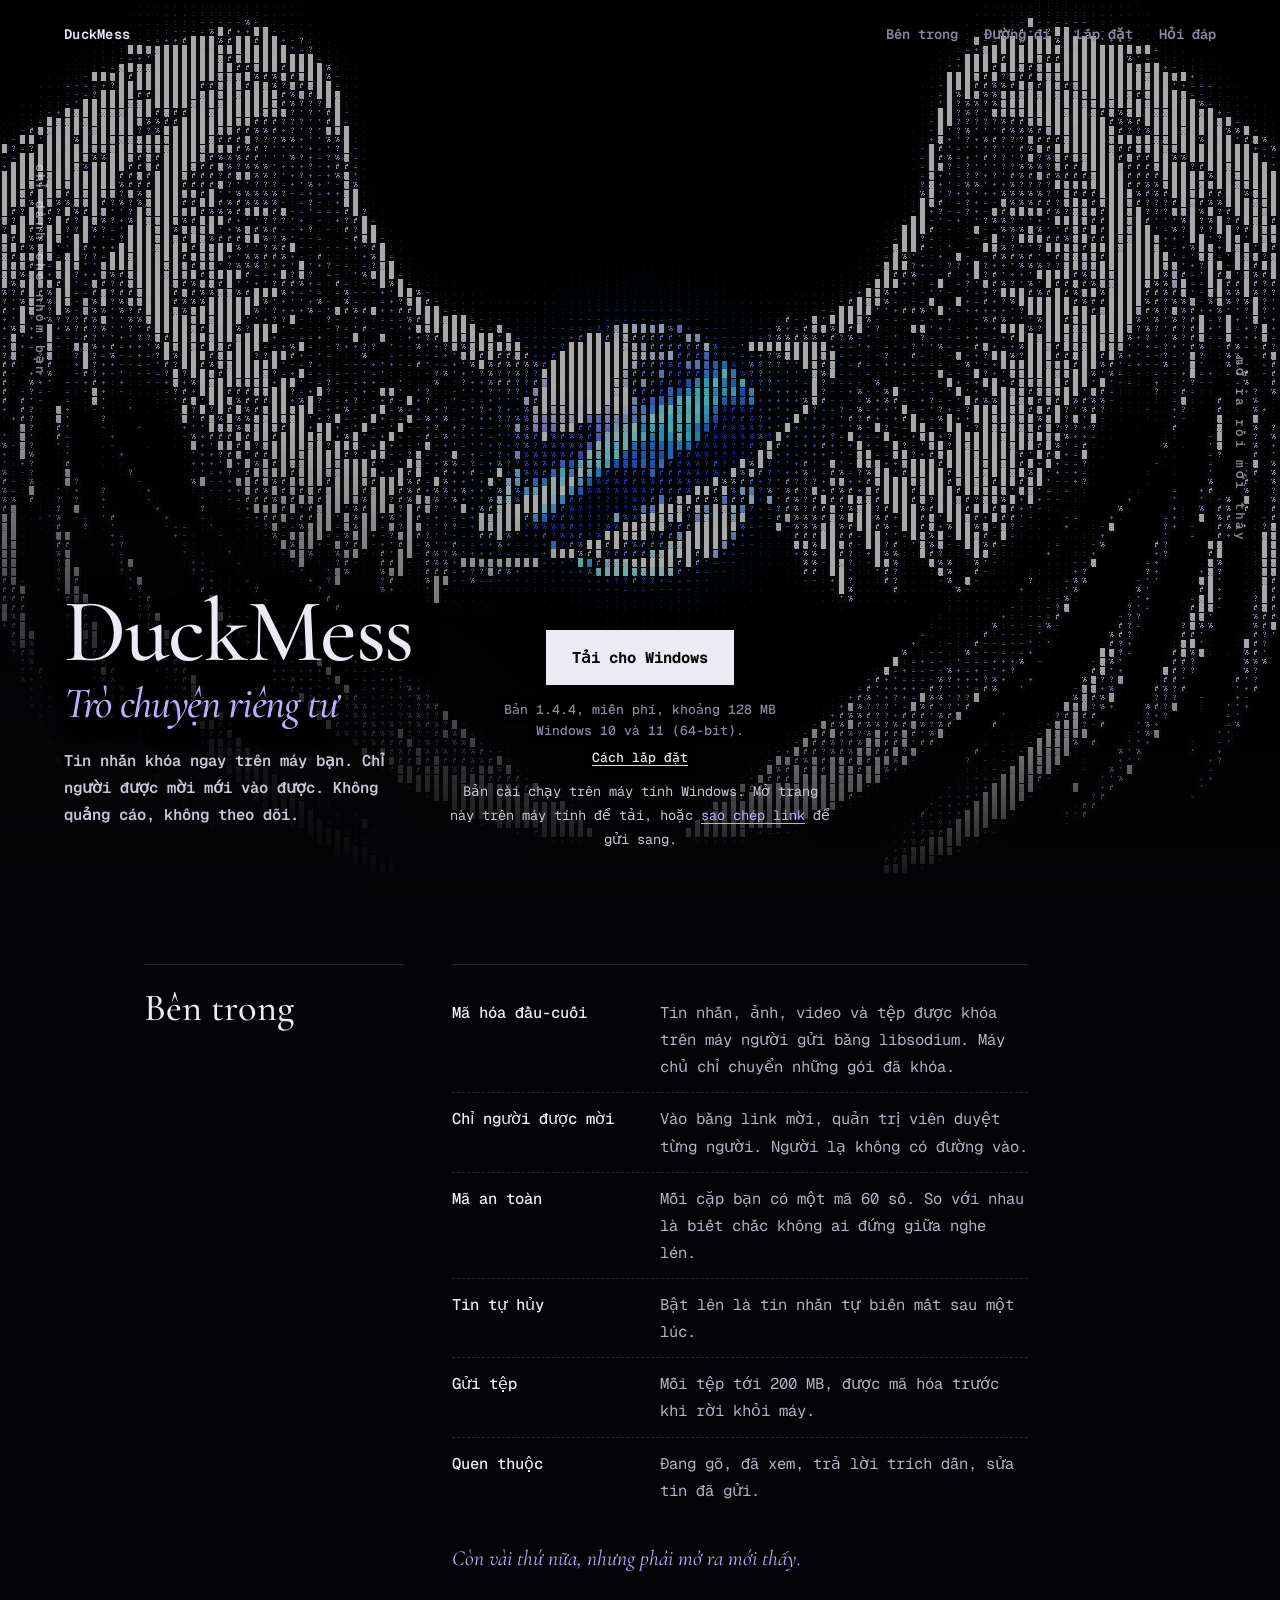
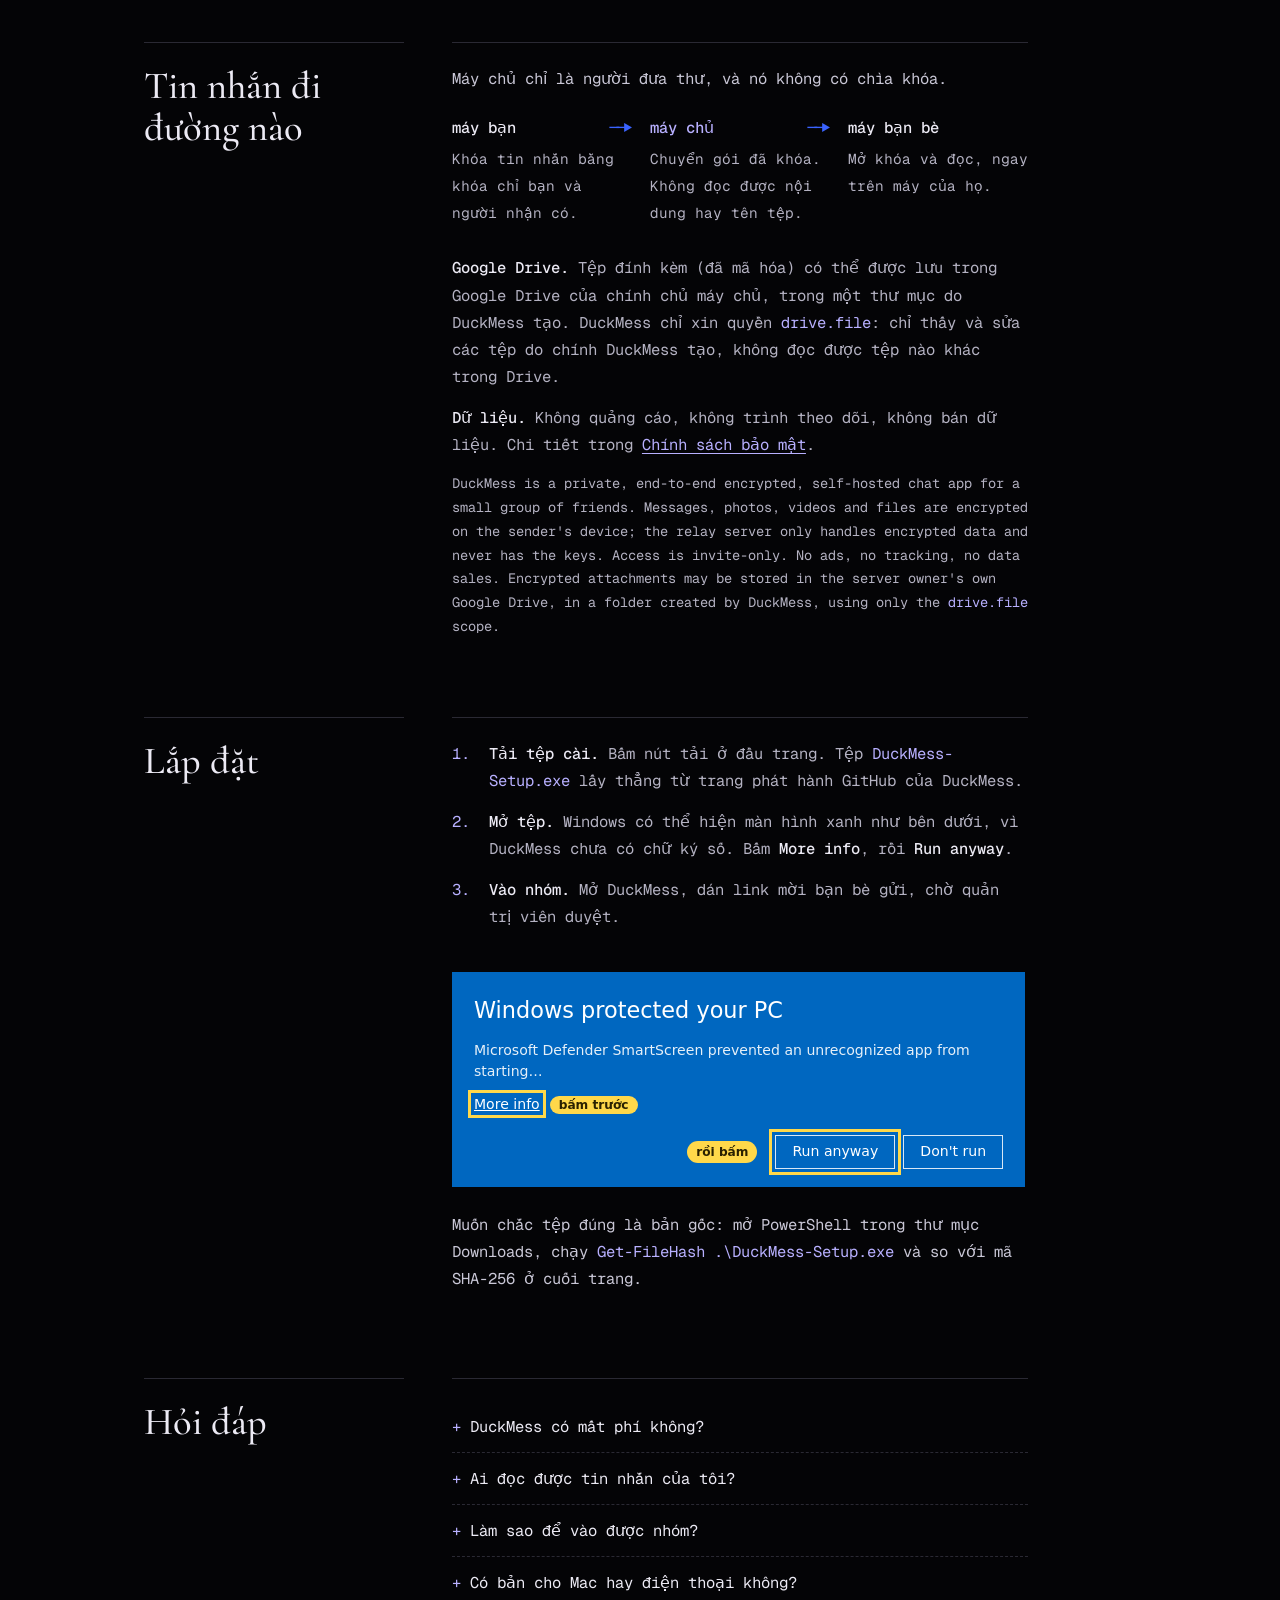
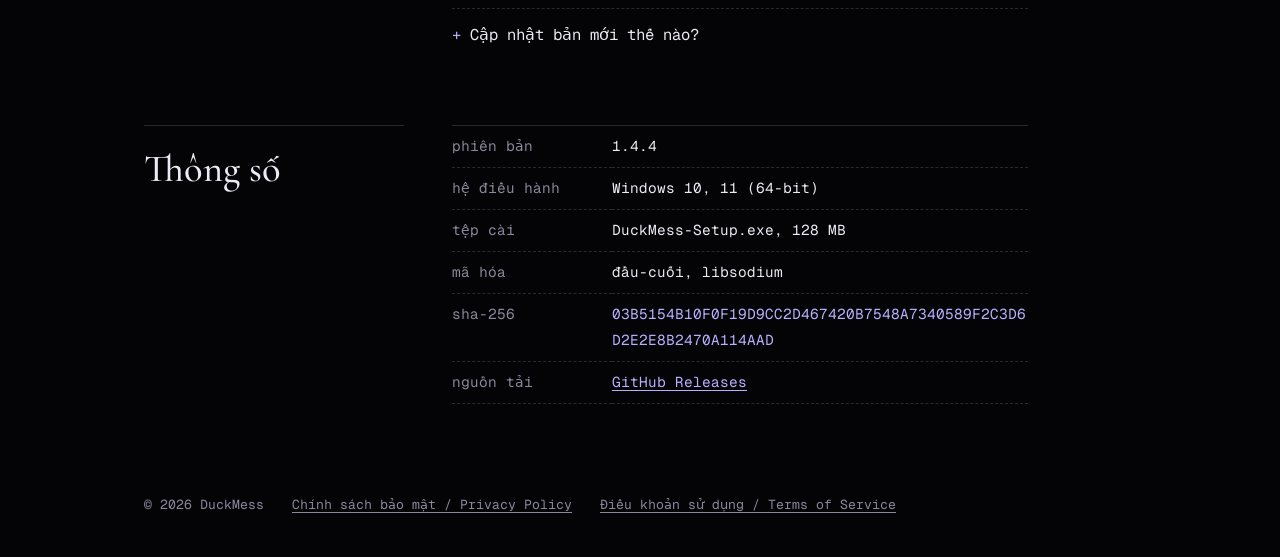
==== commit 3ebf42f3: "Trang chủ: bản tải 1.4.4 (số bản + SHA-256) Co-Authored-By: Claude Opus 5.5 <noreply@anthropic.com>" ====
--- a/index.html
+++ b/index.html
@@ -65,7 +65,7 @@
           Tải cho Windows
         </a>
         <p class="fine">
-          Bản 1.4.2, miễn phí, khoảng 128 MB<br />
+          Bản 1.4.4, miễn phí, khoảng 128 MB<br />
           Windows 10 và 11 (64-bit).
           <a class="quiet" href="#lap-dat">Cách lắp đặt</a>
         </p>
@@ -253,7 +253,7 @@
         <table class="readout">
           <tr>
             <th>phiên bản</th>
-            <td>1.4.2</td>
+            <td>1.4.4</td>
           </tr>
           <tr>
             <th>hệ điều hành</th>
@@ -270,7 +270,7 @@
           <tr>
             <th>sha-256</th>
             <td class="hash">
-              B2846846E20A6BB96BD2B69B41EE6E1E993818C47606924FFAABAC848DC7603B
+              03B5154B10F0F19D9CC2D467420B7548A7340589F2C3D6D2E2E8B2470A114AAD
             </td>
           </tr>
           <tr>
@@ -292,7 +292,7 @@
       <a href="terms.html">Điều khoản sử dụng / Terms of Service</a>
     </footer>
 
-    <script src="ascii.js?v=10" defer></script>
+    <script src="ascii.js?v=11" defer></script>
     <script src="home.js?v=6" defer></script>
   </body>
 </html>
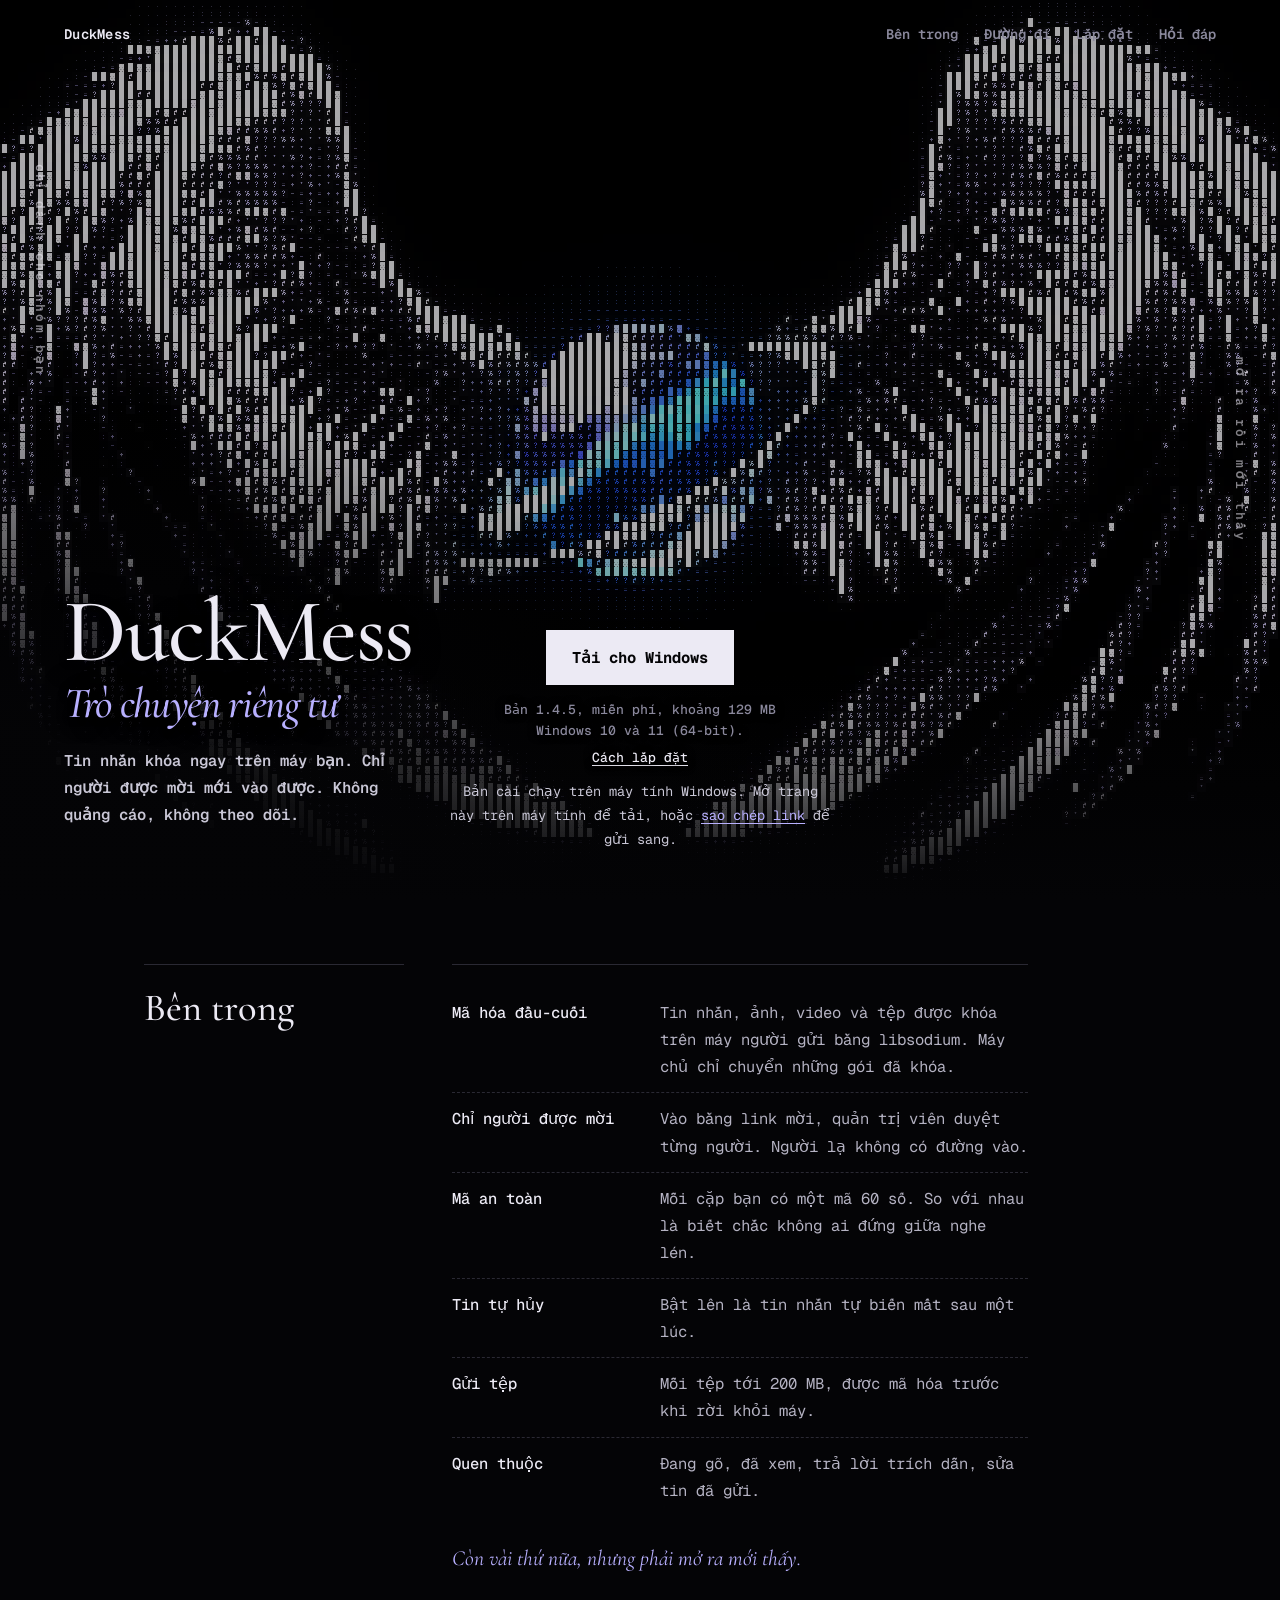
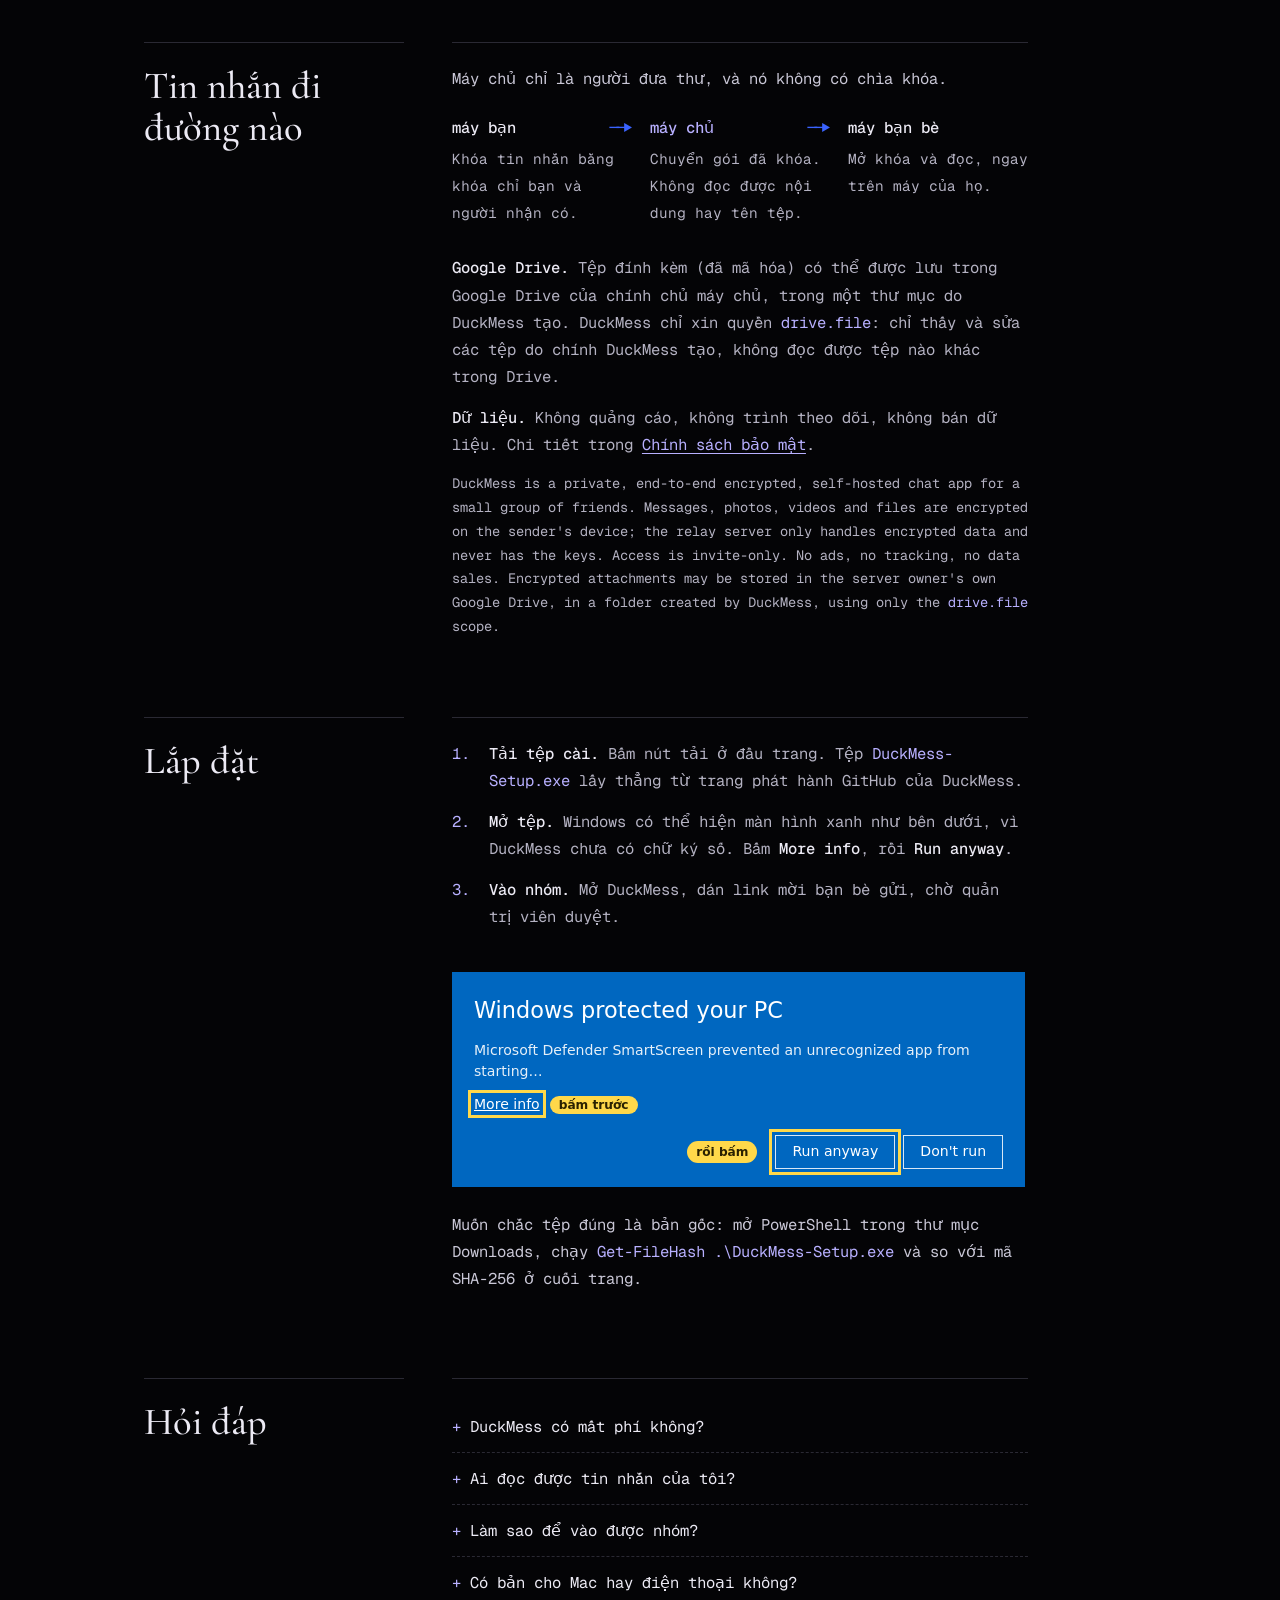
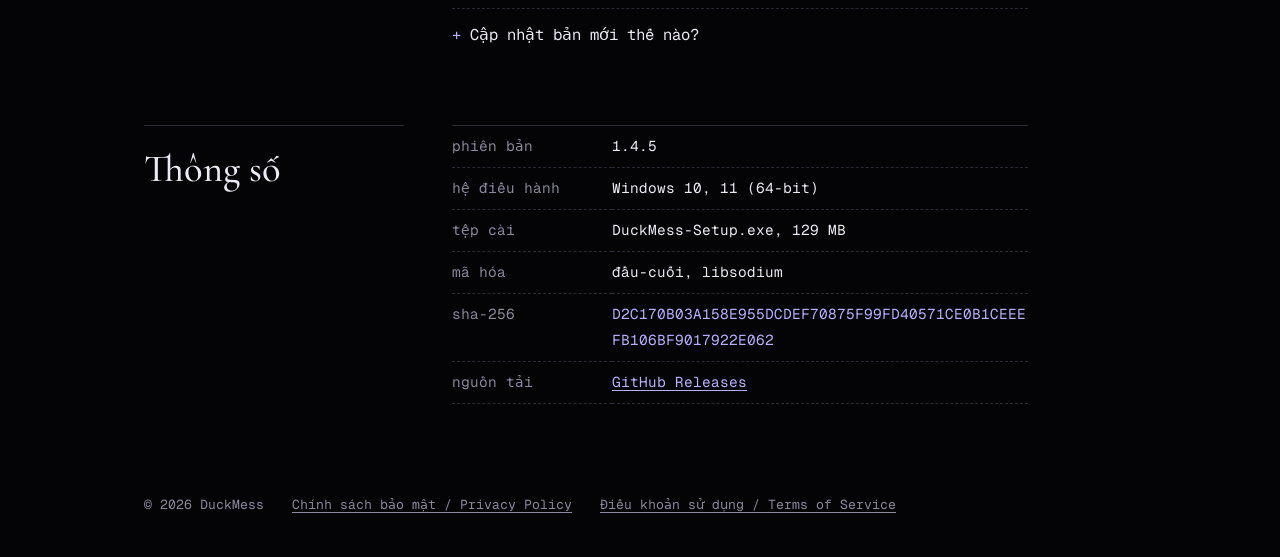
==== commit 270f507e: "Trang chủ: bản tải 1.4.5 (số bản, dung lượng, SHA-256) Co-Authored-By: Claude Opus 5.5 <noreply@anth" ====
--- a/index.html
+++ b/index.html
@@ -65,7 +65,7 @@
           Tải cho Windows
         </a>
         <p class="fine">
-          Bản 1.4.4, miễn phí, khoảng 128 MB<br />
+          Bản 1.4.5, miễn phí, khoảng 129 MB<br />
           Windows 10 và 11 (64-bit).
           <a class="quiet" href="#lap-dat">Cách lắp đặt</a>
         </p>
@@ -253,7 +253,7 @@
         <table class="readout">
           <tr>
             <th>phiên bản</th>
-            <td>1.4.4</td>
+            <td>1.4.5</td>
           </tr>
           <tr>
             <th>hệ điều hành</th>
@@ -261,7 +261,7 @@
           </tr>
           <tr>
             <th>tệp cài</th>
-            <td>DuckMess-Setup.exe, 128 MB</td>
+            <td>DuckMess-Setup.exe, 129 MB</td>
           </tr>
           <tr>
             <th>mã hóa</th>
@@ -270,7 +270,7 @@
           <tr>
             <th>sha-256</th>
             <td class="hash">
-              03B5154B10F0F19D9CC2D467420B7548A7340589F2C3D6D2E2E8B2470A114AAD
+              D2C170B03A158E955DCDEF70875F99FD40571CE0B1CEEEFB106BF9017922E062
             </td>
           </tr>
           <tr>
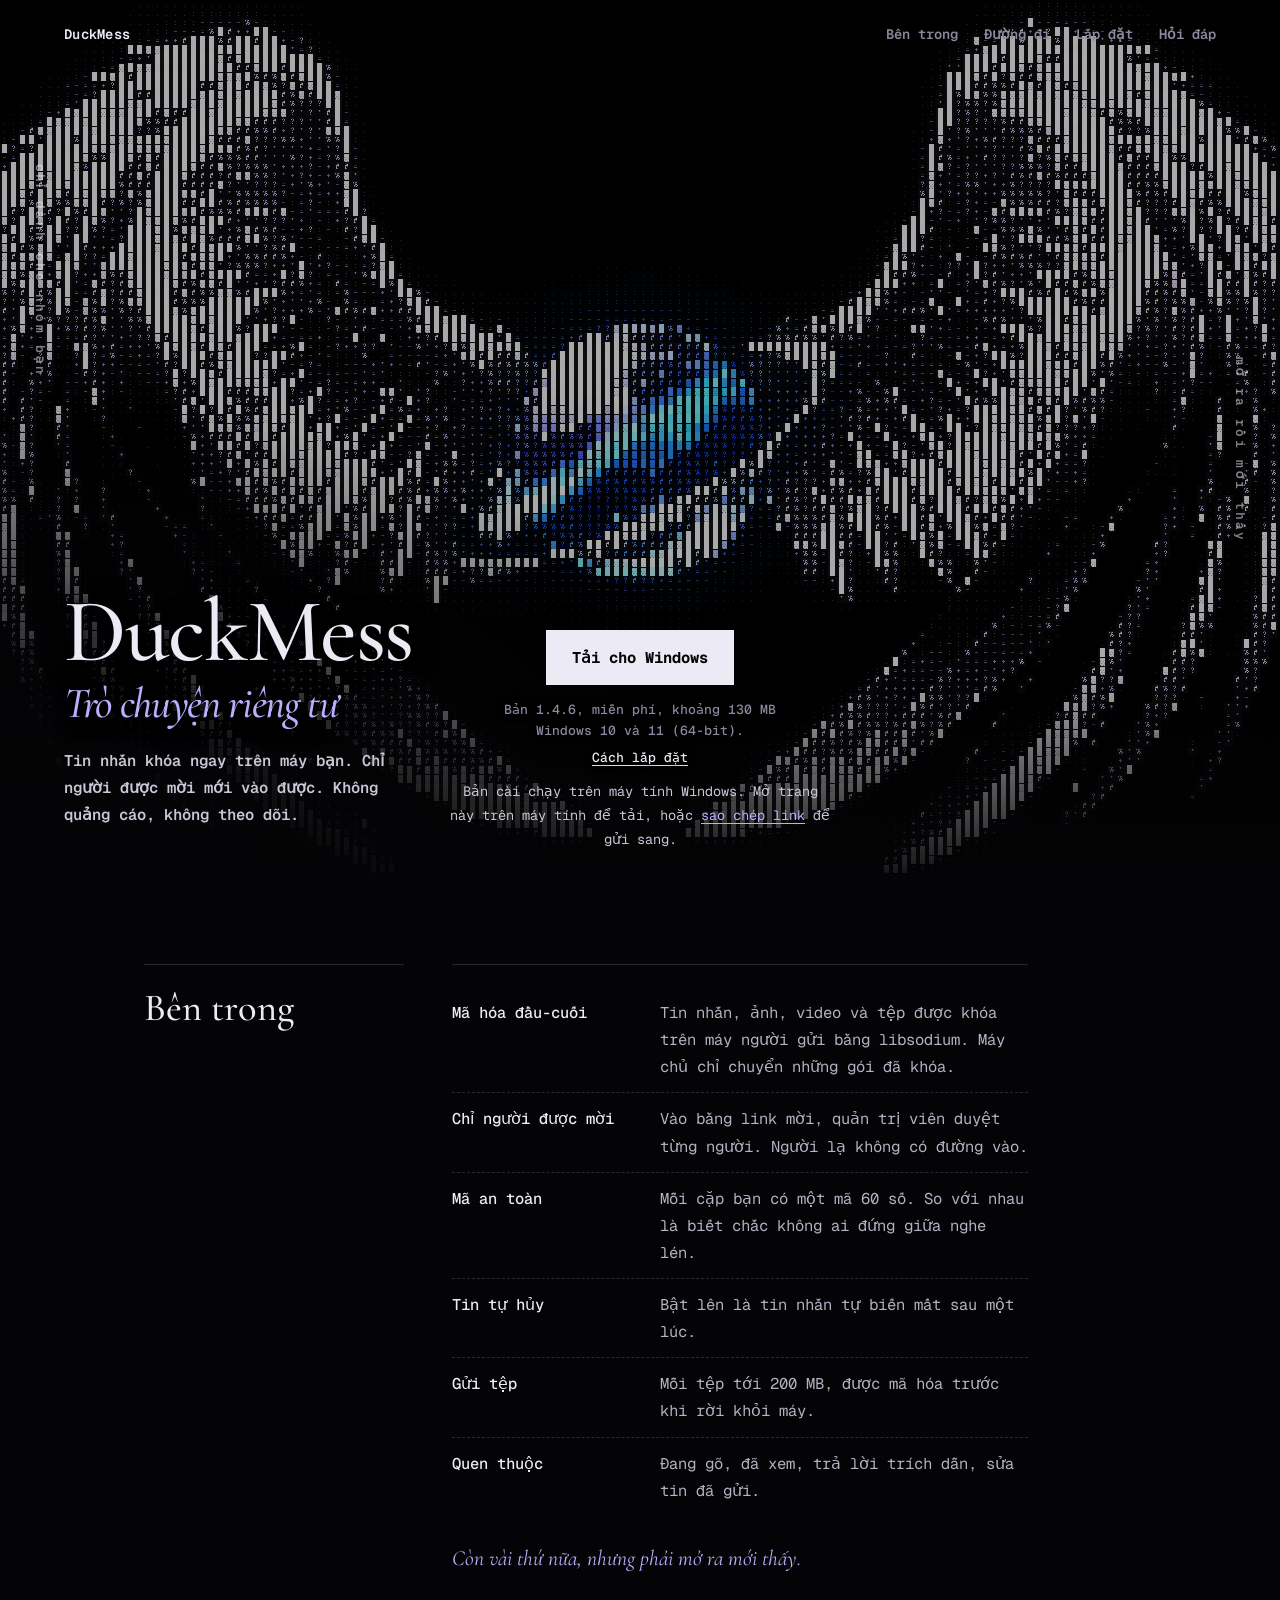
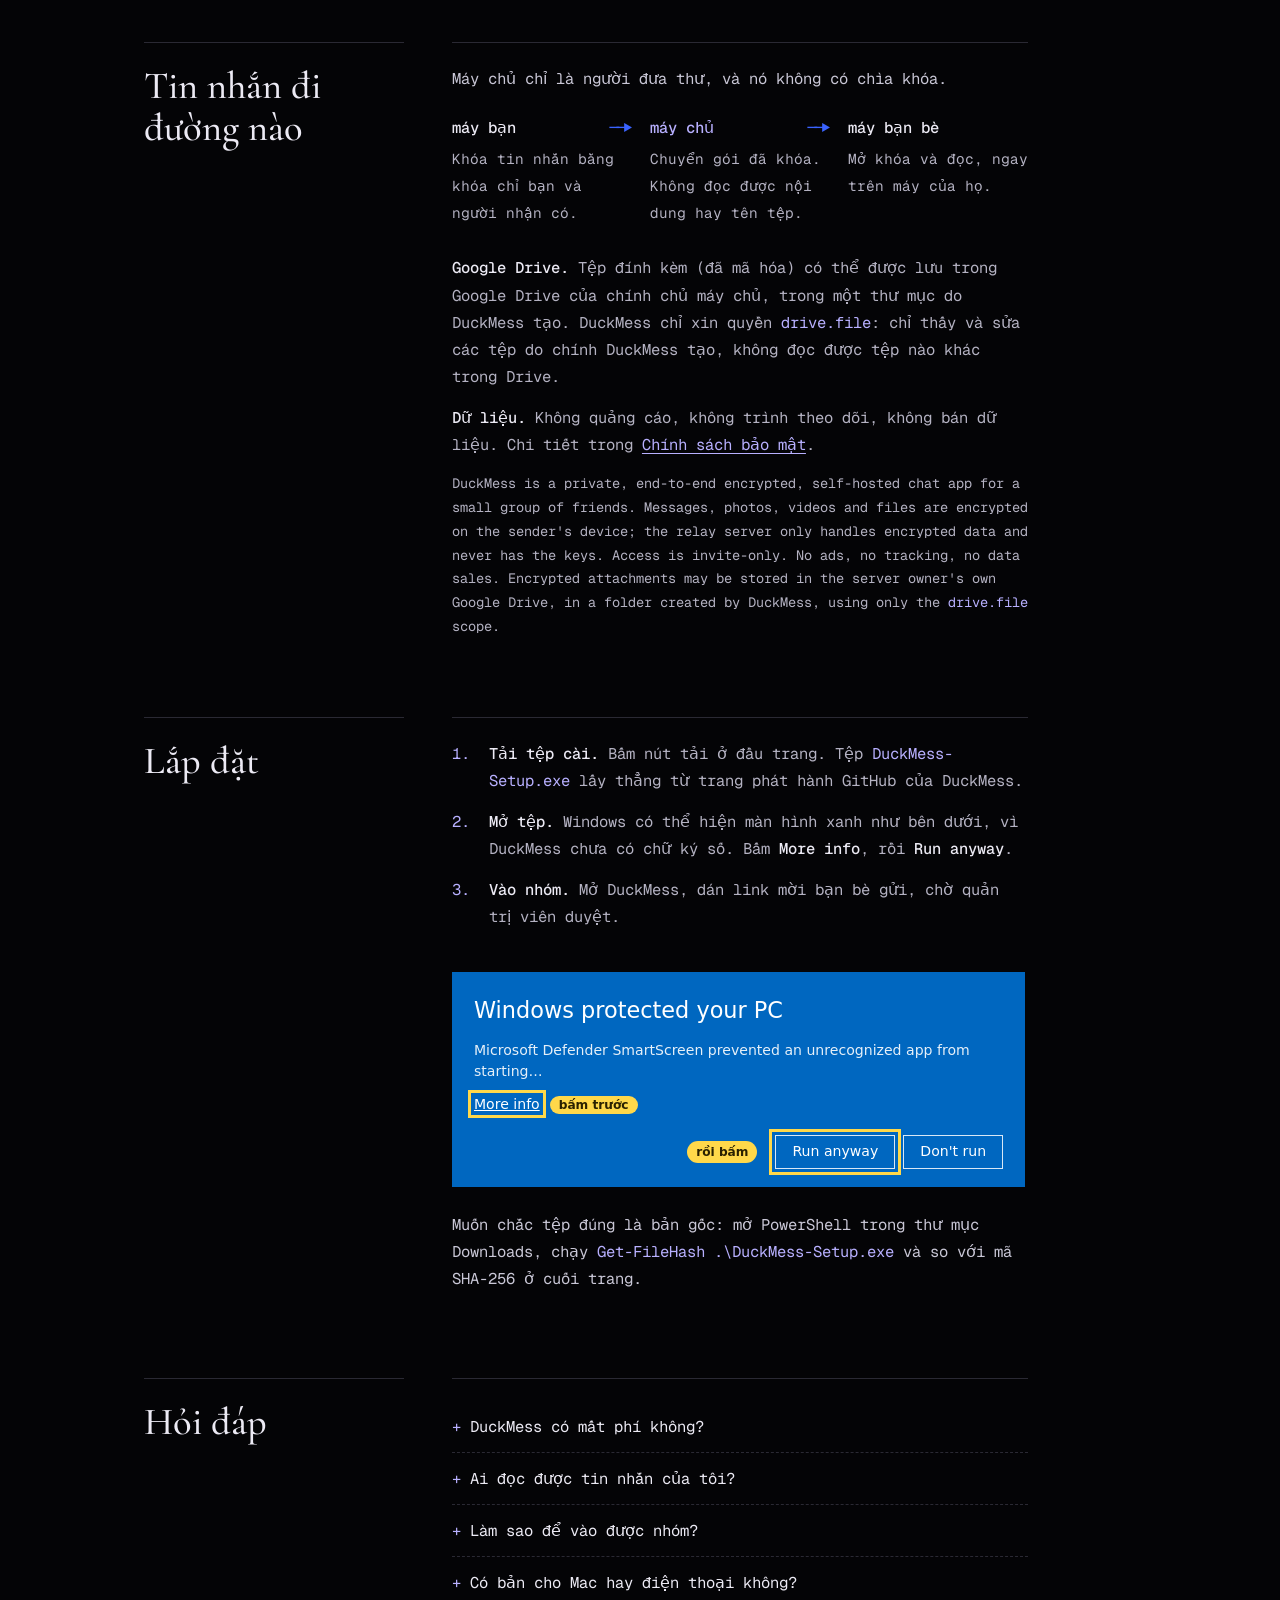
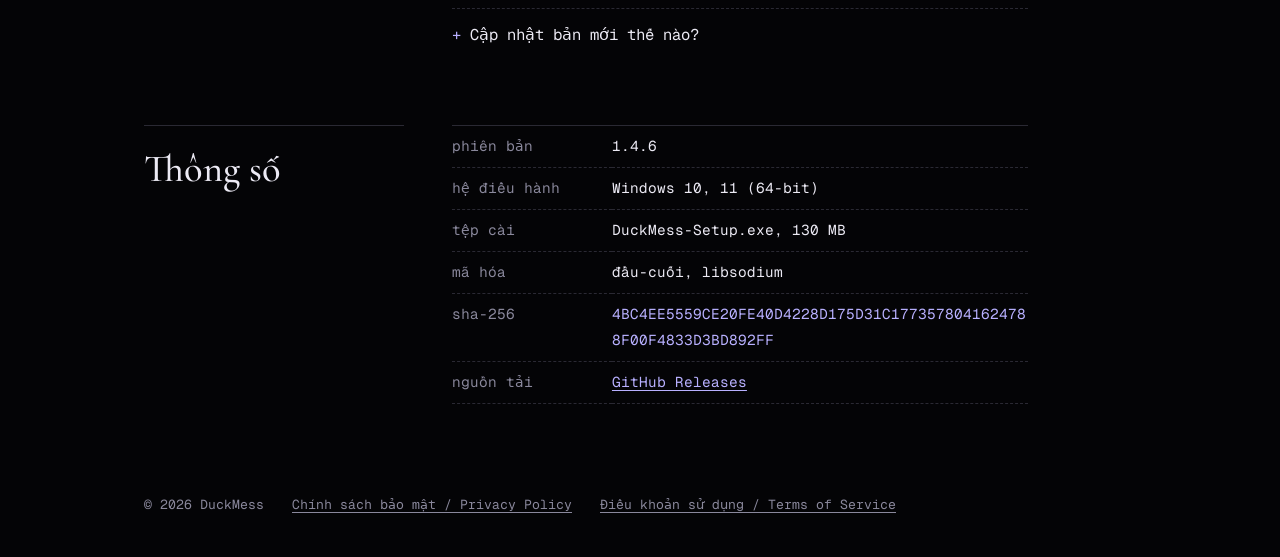
==== commit 2953c035: "Trang chủ: bản tải 1.4.6 (số bản, dung lượng, SHA-256) Co-Authored-By: Claude Opus 5.5 <noreply@anth" ====
--- a/index.html
+++ b/index.html
@@ -65,7 +65,7 @@
           Tải cho Windows
         </a>
         <p class="fine">
-          Bản 1.4.5, miễn phí, khoảng 129 MB<br />
+          Bản 1.4.6, miễn phí, khoảng 130 MB<br />
           Windows 10 và 11 (64-bit).
           <a class="quiet" href="#lap-dat">Cách lắp đặt</a>
         </p>
@@ -253,7 +253,7 @@
         <table class="readout">
           <tr>
             <th>phiên bản</th>
-            <td>1.4.5</td>
+            <td>1.4.6</td>
           </tr>
           <tr>
             <th>hệ điều hành</th>
@@ -261,7 +261,7 @@
           </tr>
           <tr>
             <th>tệp cài</th>
-            <td>DuckMess-Setup.exe, 129 MB</td>
+            <td>DuckMess-Setup.exe, 130 MB</td>
           </tr>
           <tr>
             <th>mã hóa</th>
@@ -270,7 +270,7 @@
           <tr>
             <th>sha-256</th>
             <td class="hash">
-              D2C170B03A158E955DCDEF70875F99FD40571CE0B1CEEEFB106BF9017922E062
+              4BC4EE5559CE20FE40D4228D175D31C1773578041624788F00F4833D3BD892FF
             </td>
           </tr>
           <tr>
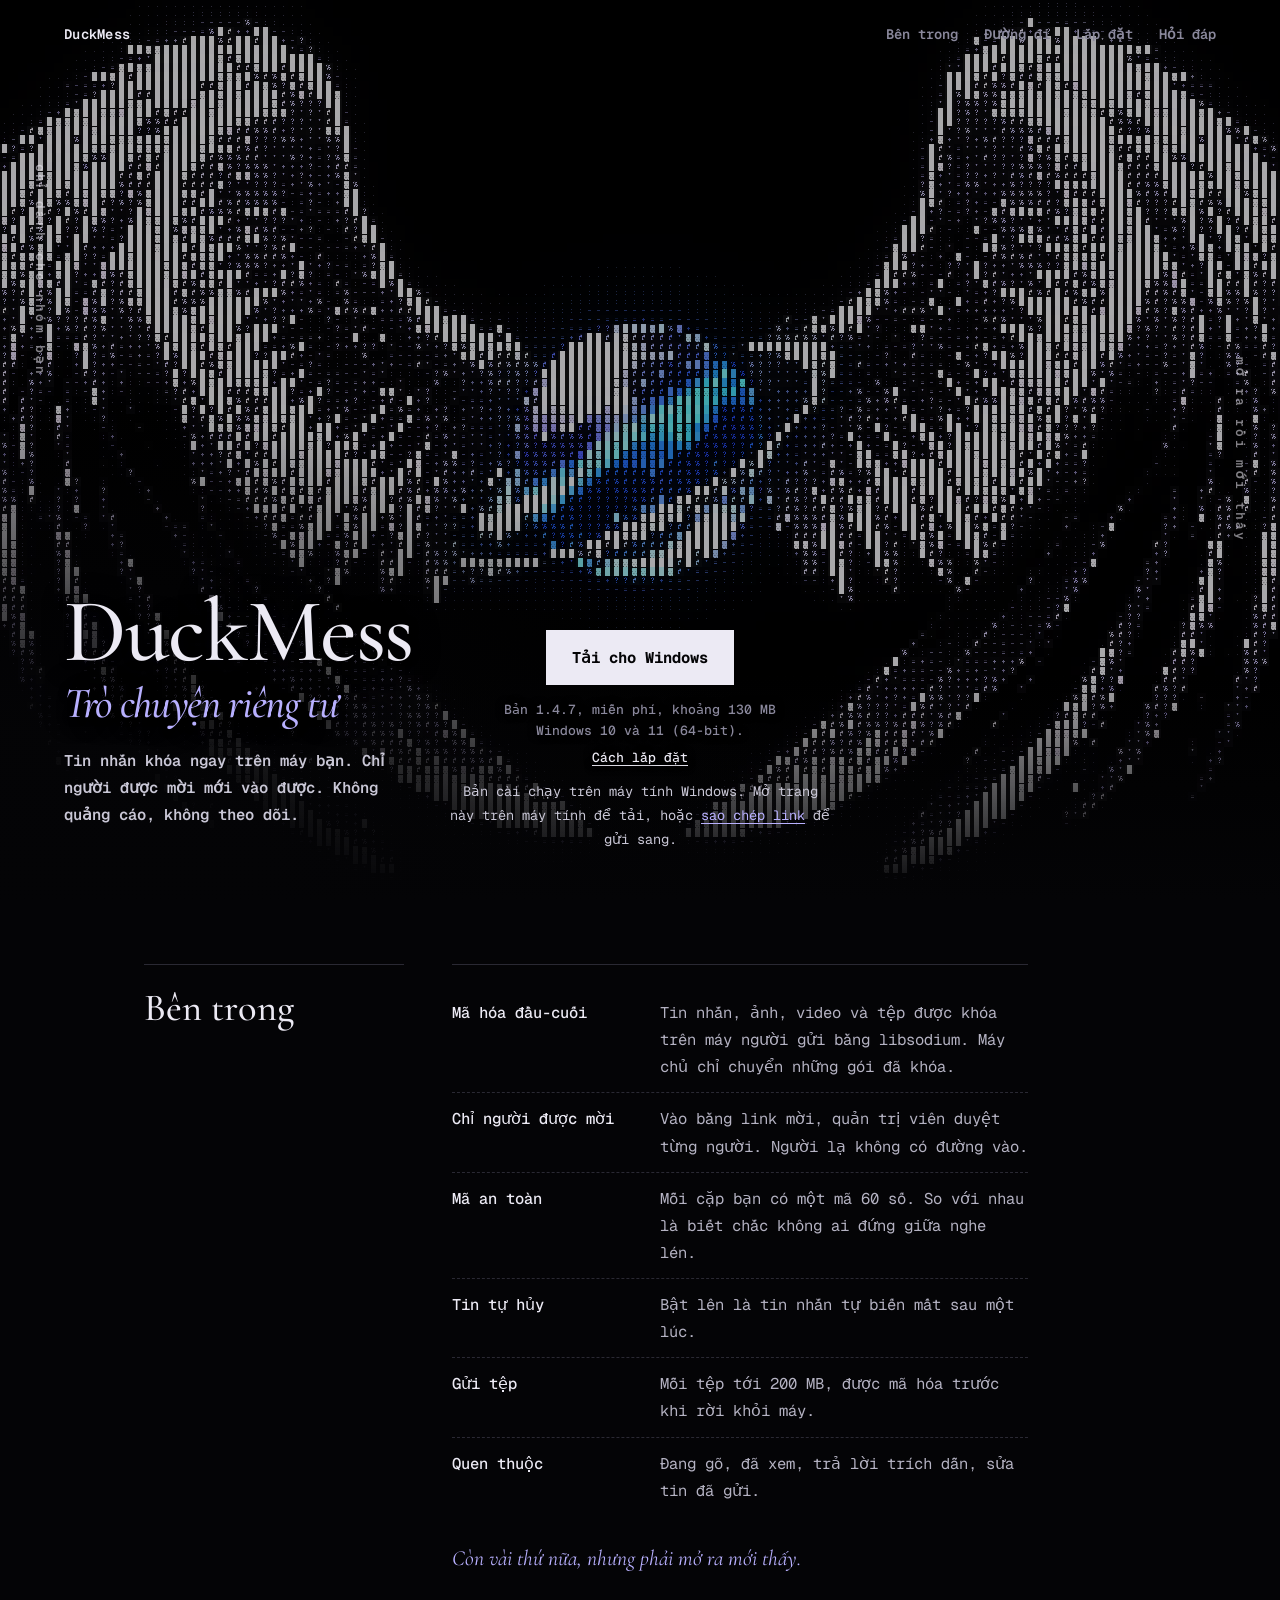
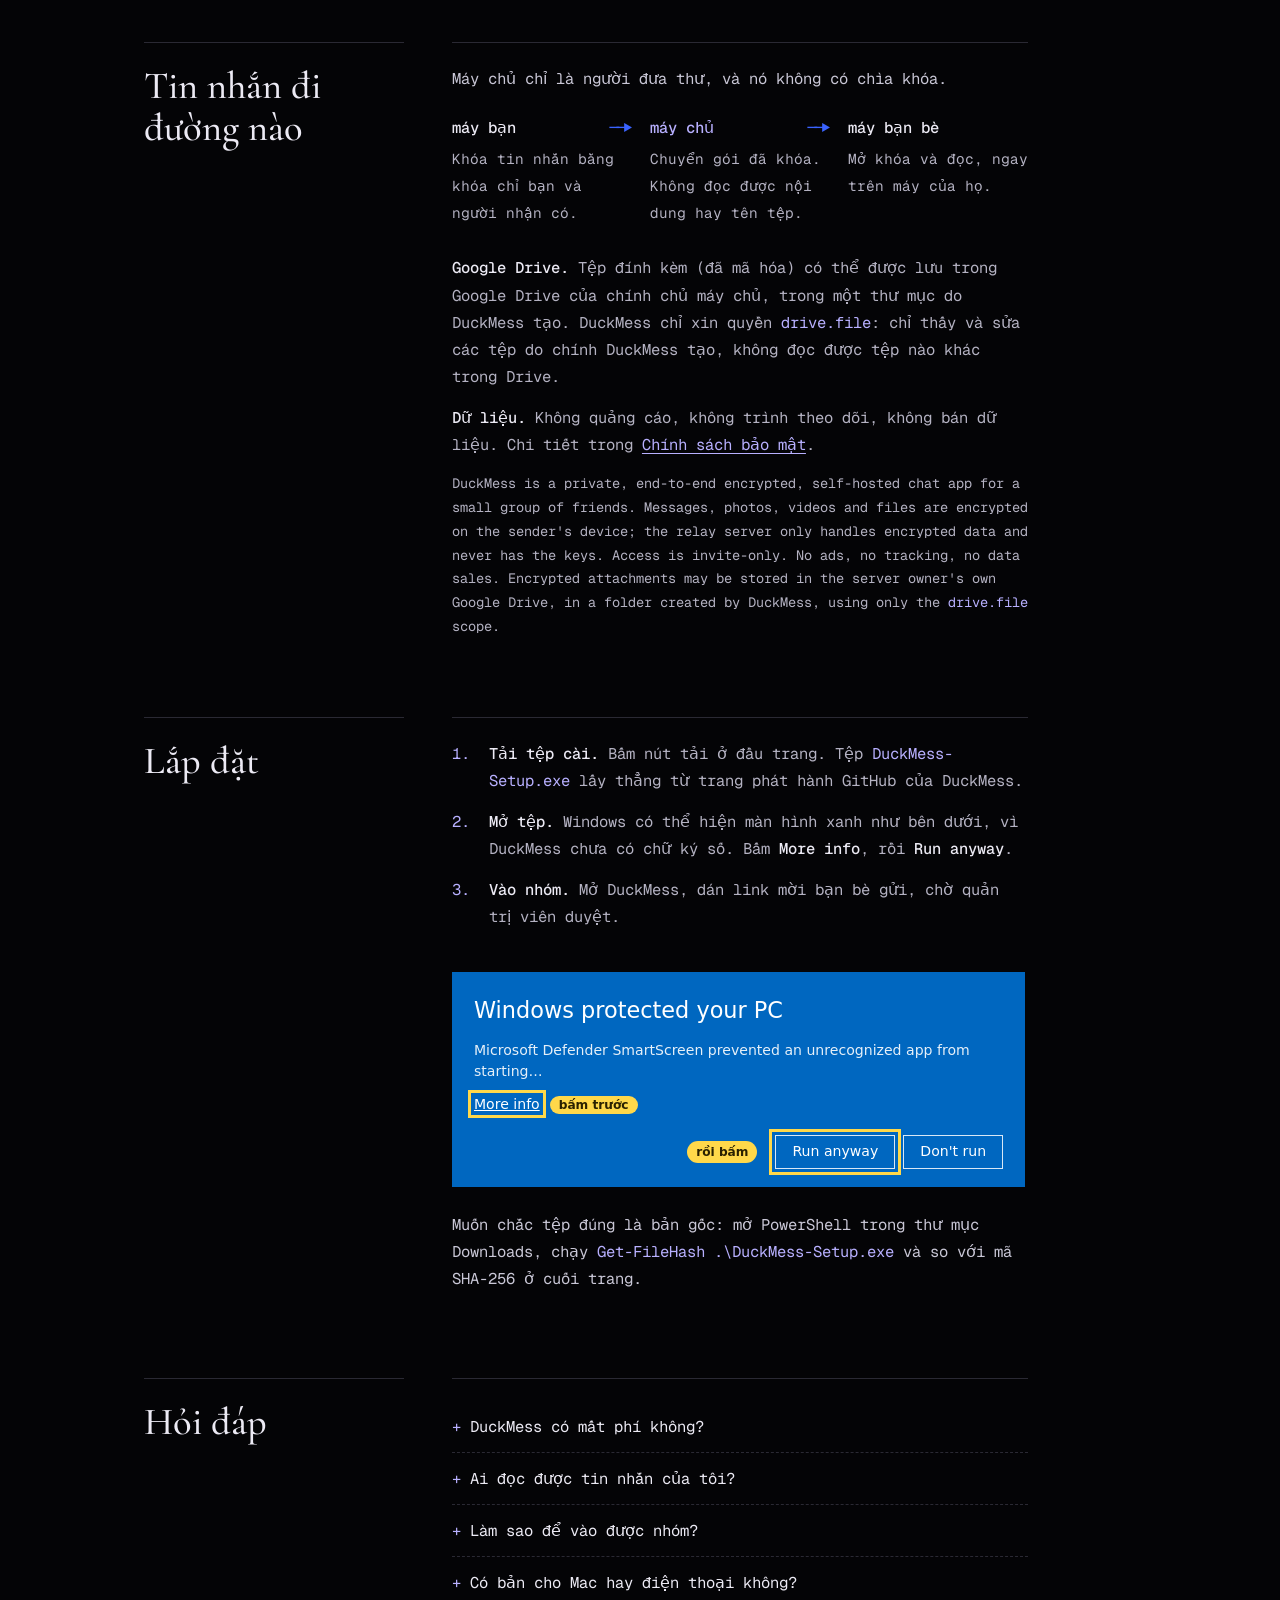
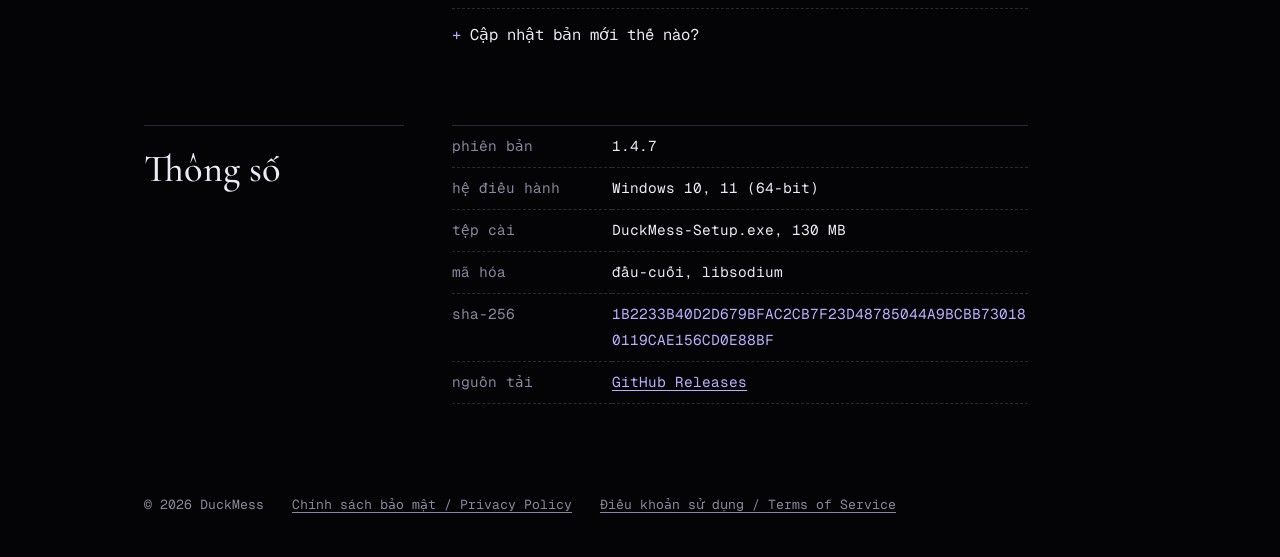
==== commit fc426baa: "Trang tải: bản 1.4.7 (báo cáo vi phạm), SHA-256 mới Co-Authored-By: Claude Opus 5.5 <noreply@anthrop" ====
--- a/index.html
+++ b/index.html
@@ -65,7 +65,7 @@
           Tải cho Windows
         </a>
         <p class="fine">
-          Bản 1.4.6, miễn phí, khoảng 130 MB<br />
+          Bản 1.4.7, miễn phí, khoảng 130 MB<br />
           Windows 10 và 11 (64-bit).
           <a class="quiet" href="#lap-dat">Cách lắp đặt</a>
         </p>
@@ -253,7 +253,7 @@
         <table class="readout">
           <tr>
             <th>phiên bản</th>
-            <td>1.4.6</td>
+            <td>1.4.7</td>
           </tr>
           <tr>
             <th>hệ điều hành</th>
@@ -270,7 +270,7 @@
           <tr>
             <th>sha-256</th>
             <td class="hash">
-              4BC4EE5559CE20FE40D4228D175D31C1773578041624788F00F4833D3BD892FF
+              1B2233B40D2D679BFAC2CB7F23D48785044A9BCBB730180119CAE156CD0E88BF
             </td>
           </tr>
           <tr>
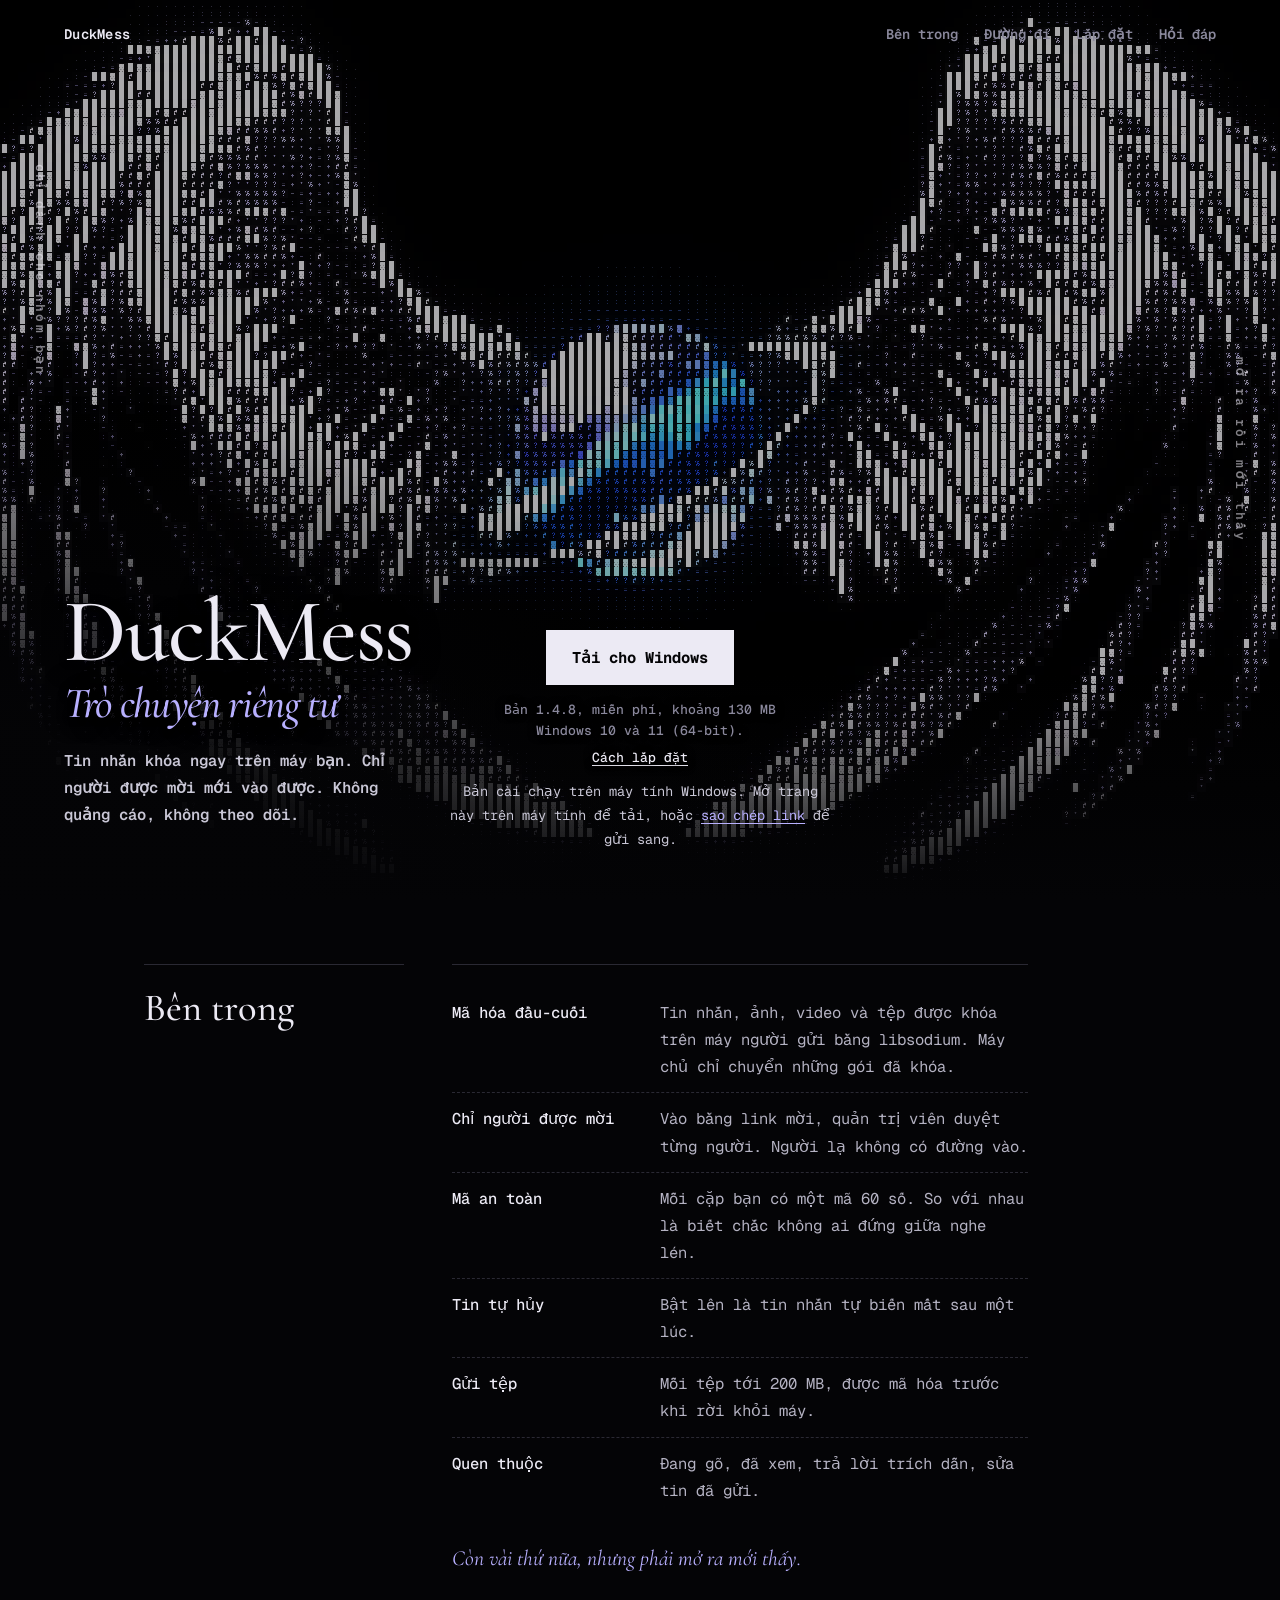
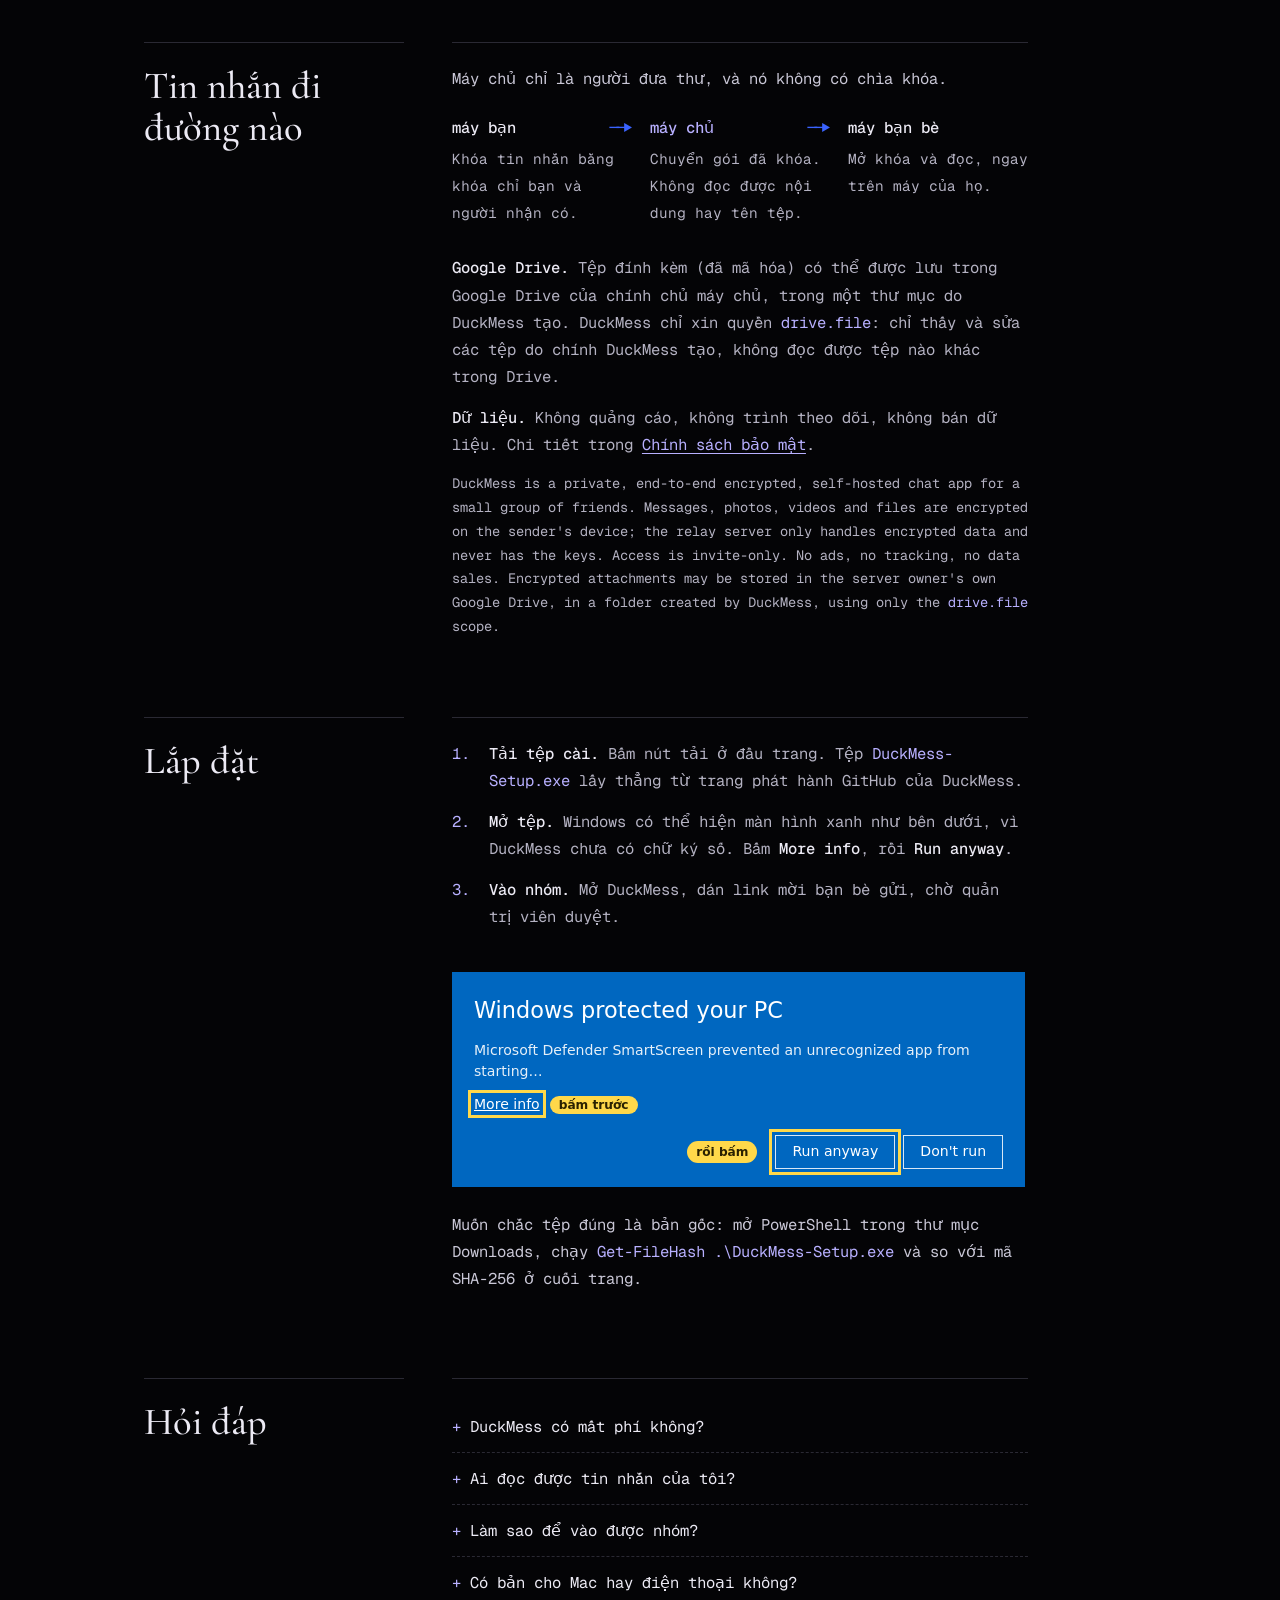
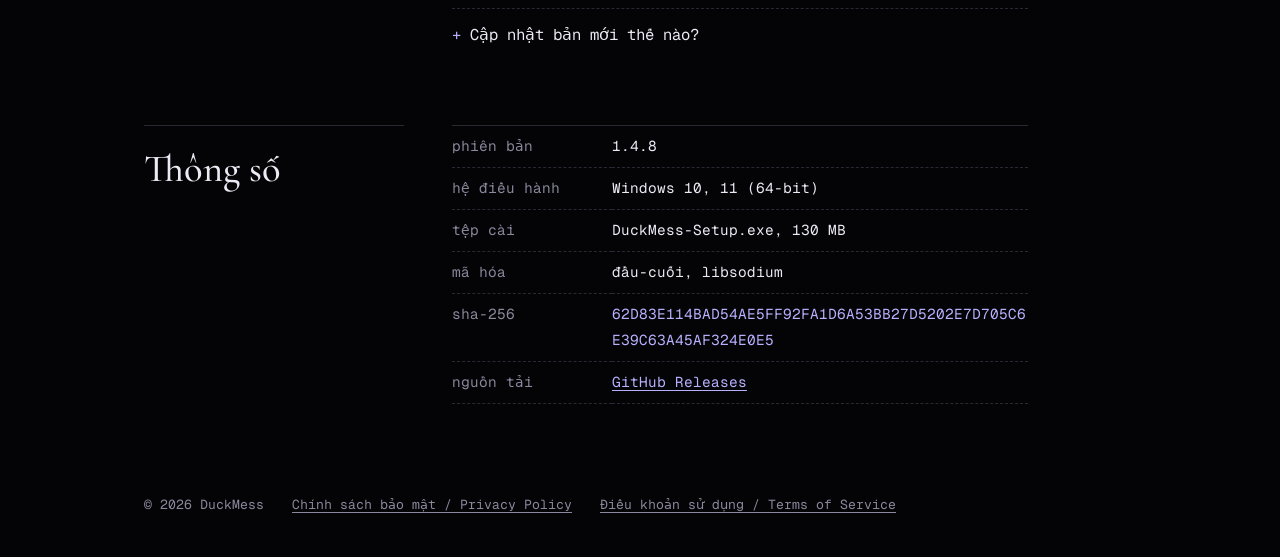
==== commit fc21fe6b: "Trang tải: bản 1.4.8 (Kho nhạc mới), SHA-256 mới Co-Authored-By: Claude Opus 5.5 <noreply@anthropic." ====
--- a/index.html
+++ b/index.html
@@ -65,7 +65,7 @@
           Tải cho Windows
         </a>
         <p class="fine">
-          Bản 1.4.7, miễn phí, khoảng 130 MB<br />
+          Bản 1.4.8, miễn phí, khoảng 130 MB<br />
           Windows 10 và 11 (64-bit).
           <a class="quiet" href="#lap-dat">Cách lắp đặt</a>
         </p>
@@ -253,7 +253,7 @@
         <table class="readout">
           <tr>
             <th>phiên bản</th>
-            <td>1.4.7</td>
+            <td>1.4.8</td>
           </tr>
           <tr>
             <th>hệ điều hành</th>
@@ -270,7 +270,7 @@
           <tr>
             <th>sha-256</th>
             <td class="hash">
-              1B2233B40D2D679BFAC2CB7F23D48785044A9BCBB730180119CAE156CD0E88BF
+              62D83E114BAD54AE5FF92FA1D6A53BB27D5202E7D705C6E39C63A45AF324E0E5
             </td>
           </tr>
           <tr>
